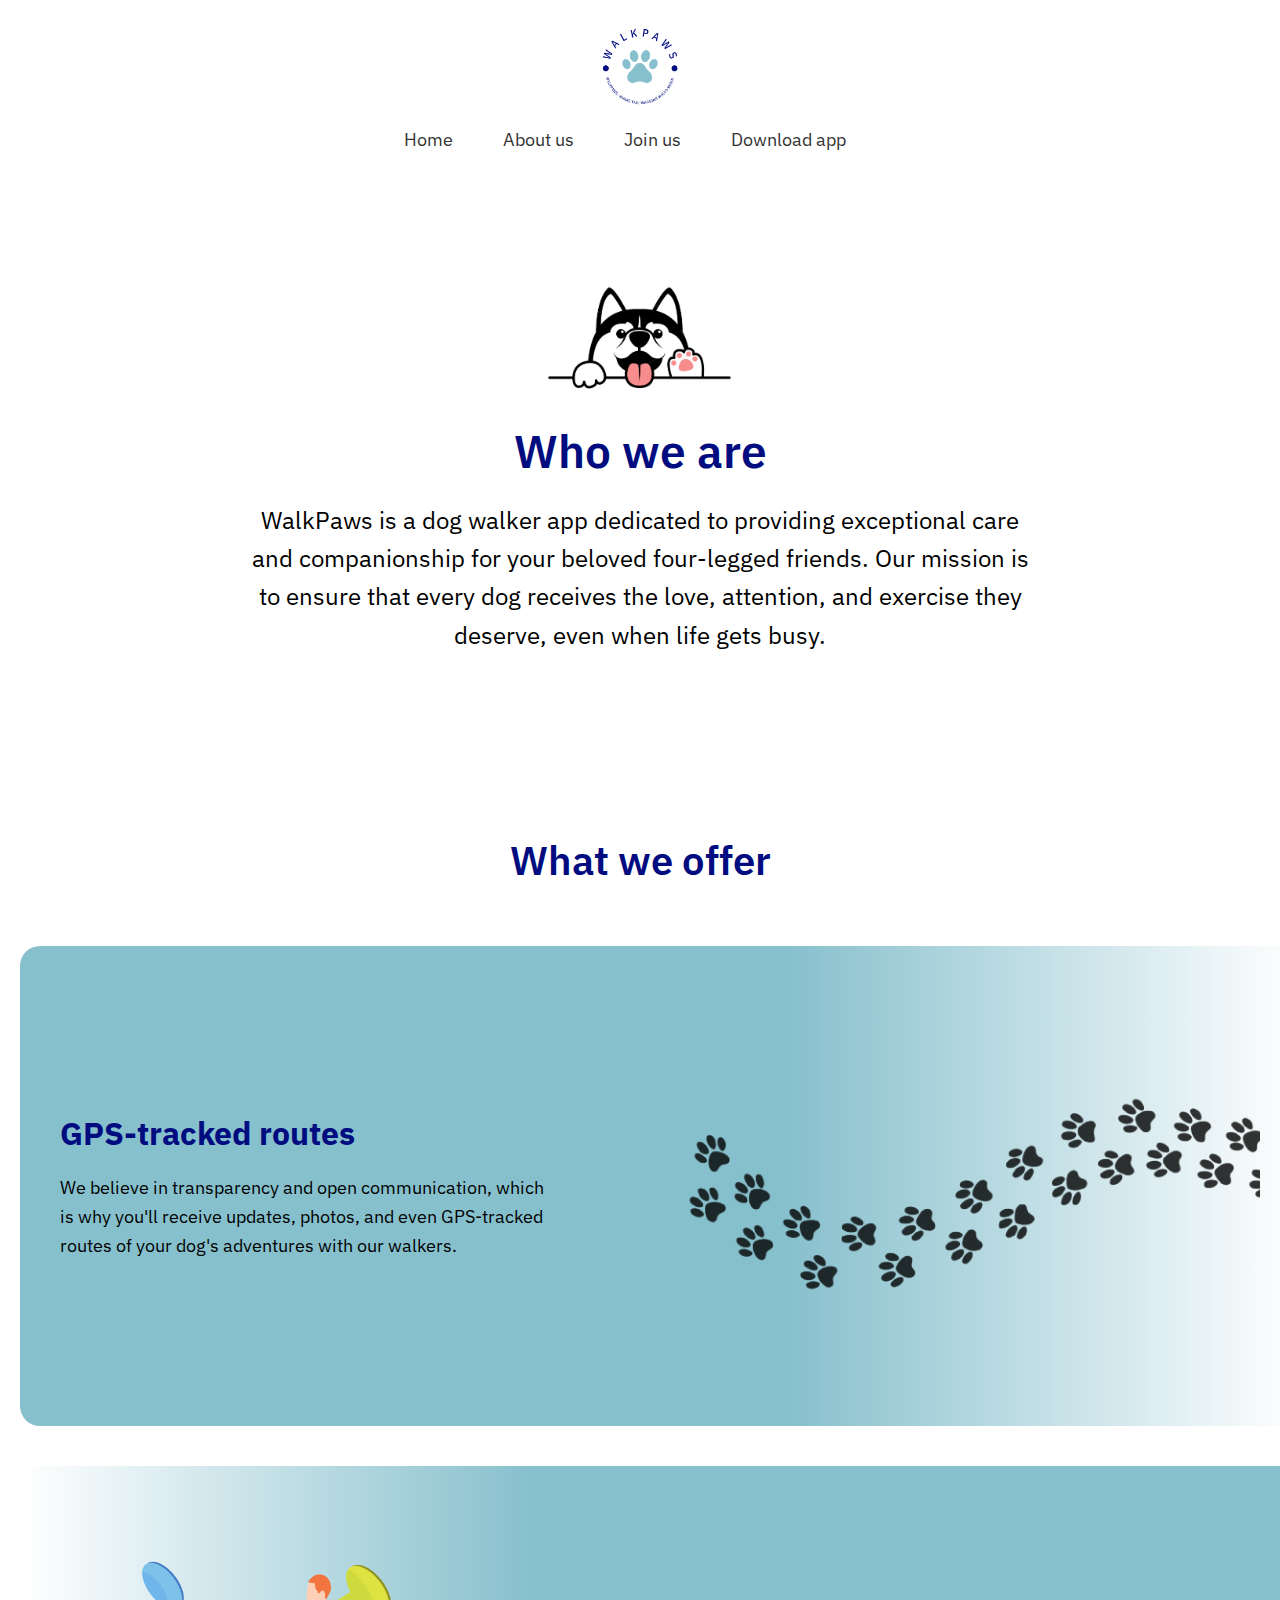
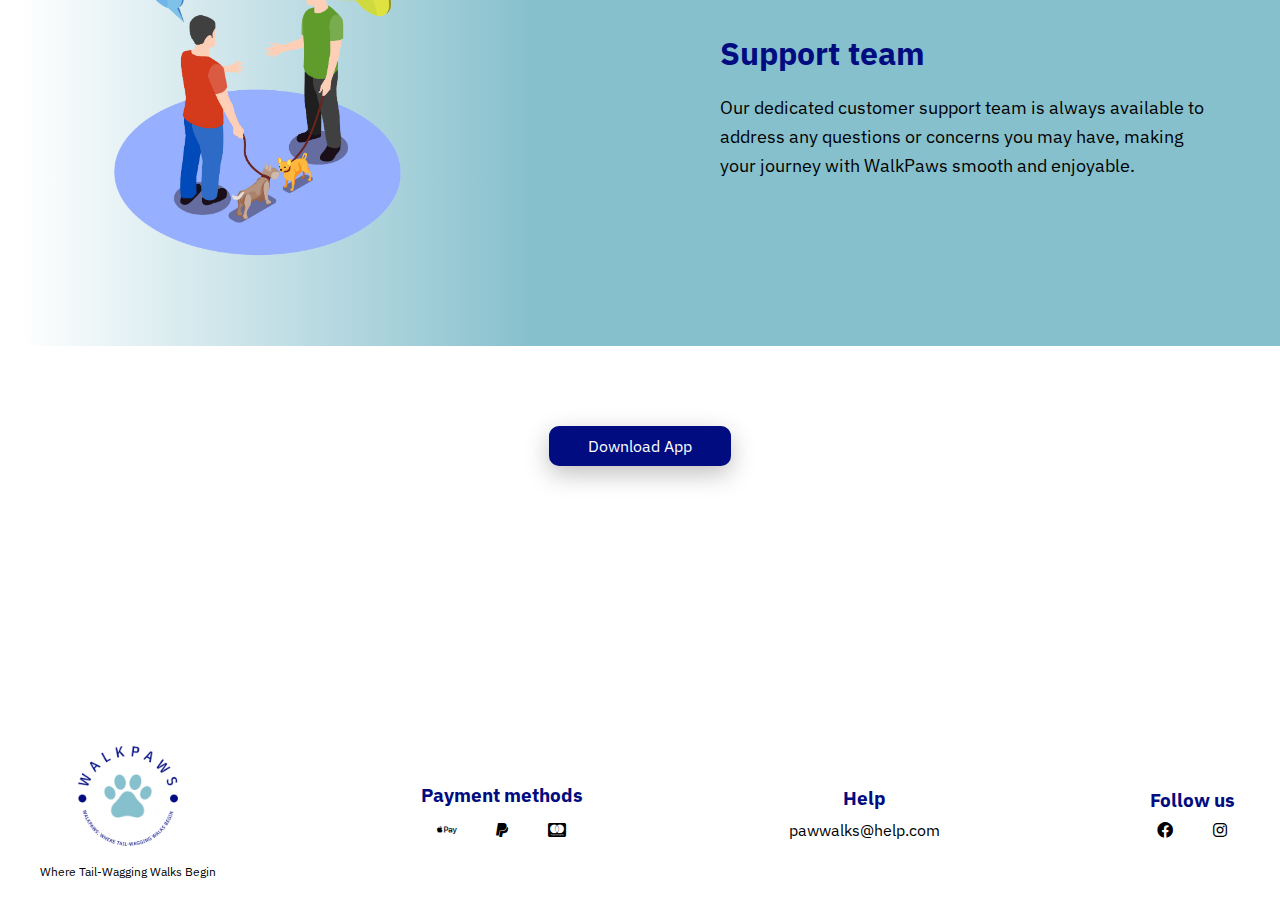
==== aboutus.html @ 5d10381e "transition added on about us section" ====
<!DOCTYPE html>
<html>
    <head>
        <title>About Us - WalkPaws</title>
        <meta name="viewport" content="with=device-width, initial-scale=1.0">
        <!-- Use the same CSS and font links as your main page -->
        <link rel="stylesheet" href="style.css">
        <link rel="preconnect" href="https://fonts.googleapis.com">
        <link rel="preconnect" href="https://fonts.gstatic.com" crossorigin>
        <link href="https://fonts.googleapis.com/css2?family=IBM+Plex+Sans:ital,wght@0,100;0,200;0,300;0,400;0,500;0,600;0,700;1,100;1,200;1,300;1,400;1,500;1,600;1,700&display=swap" rel="stylesheet">
        <link rel="stylesheet" href="https://cdnjs.cloudflare.com/ajax/libs/font-awesome/6.0.0-beta3/css/all.min.css"/>
    </head>
    <body>
       <!-- Header (same as main page) -->
       <header>
        <nav>
            <div class="logo-container">
                <img src="Images/walkpaws-high-resolution-color-logo.png" alt="WalkPaws Logo">
            </div>
            <ul>
                <li><a href="index.html">Home</a></li>
                <li><a href="aboutus.html">About us</a></li>
                <li><a href="#">Join us</a></li>
                <li><a href="#">Download app</a></li>
            </ul>
        </nav>
    </header> 
    <!-- About Us Hero Section -->
    <section class="about-hero-section">
        <div class="about-hero-content">
            <div class="hero-image">
                <img src="Images/aboutusherosection.png" alt="Husky illustration">
            </div>
            <h1>Who we are</h1>
            <p>WalkPaws is a dog walker app dedicated to providing exceptional care and companionship for your beloved four-legged friends. Our mission is to ensure that every dog receives the love, attention, and exercise they deserve, even when life gets busy.</p>
        </div>
    </section>

    <!-- What we offer section -->
    <section class="what-we-offer">
        <h2>What we offer</h2>
        
        <!-- GPS Tracking subsection -->
        <!-- GPS Tracking subsection -->
        <div class="offer-item-right gps-routes">
            <div class="offer-content-left">  <!-- Changed from offer-content-right to offer-content-left -->
                <h3>GPS-tracked routes</h3>
                <p>We believe in transparency and open communication, which is why you'll receive updates, photos, and even GPS-tracked routes of your dog's adventures with our walkers.</p>
            </div>
            <div class="paw-prints">
                <img src="Images/Paw_Print_Path-removebg-preview.png" alt="">
            </div>
        </div>

        <!-- Support Team subsection -->
        <div class="offer-item-left support-team">
            <div class="support-image">
                <img src="Images/support.png" alt="Support team illustration">
            </div>
            <div class="offer-content-left">
                <h3>Support team</h3>
                <p>Our dedicated customer support team is always available to address any questions or concerns you may have, making your journey with WalkPaws smooth and enjoyable.</p>
            </div>
        </div>

        <div class="download-button-container">
            <button class="button-primary">Download App</button>
        </div>
    </section>

    <!-- Footer Section -->
    <footer>
        <div class="footer-container">
            <!-- Logo Section -->
            <div class="footer-logo">
                <img src="Images/walkpaws-high-resolution-logo-color-on-transparent-background.png" alt="Walkpaws Logo">
                <p>Where Tail-Wagging Walks Begin</p>
            </div>
            
            <!-- Payment Methods Section -->
            <div class="footer-payment">
                <h3>Payment methods</h3>
                <div class="footer-payment-icons">
                    <i class="fa-brands fa-apple-pay"></i>
                    <i class="fa-brands fa-paypal"></i>
                    <i class="fa-brands fa-cc-mastercard"></i>
                </div>
            </div>
            
            <!-- Help Section -->
            <div class="footer-help">
                <h3>Help</h3>
                <a href="mailto:pawwalks@help.com">pawwalks@help.com</a>
            </div>
            
            <!-- Social Media Section -->
            <div class="footer-social">
                <h3>Follow us</h3>
                <div class="footer-social-icons">
                <i class="fa-brands fa-facebook"></i>
                <i class="fa-brands fa-instagram"></i>
                </div>
            </div>
        </div>
    </footer>
   
    <script>
        const observer = new IntersectionObserver((entries) => {
            entries.forEach(entry => {
                if (entry.isIntersecting) {
                    entry.target.classList.add('appear');
                }
            });
        }, {
            threshold: 0.1 // This means the animation will trigger when 10% of the element is visible
        });
        
        // Observe all elements with class offer-item-right
        document.querySelectorAll('.offer-item-right').forEach((element) => {
            observer.observe(element);
        });
    </script>
    </body>
---- style.css ----
* {
    margin: 0;
    padding: 0;
    font-family: 'IBM Plex sans';
}


* h1 {
    font-size: 64px;
    color: #010C80;
    font-family: 'IBM Plex' sans;
    font-weight: 600;
}

* h2 {
    font-size: 46px;
    color: #010C80;
    font-weight: 600;
}

* p {
    font-size: 24px;
    color: #000;
    margin-top: 8px;
    font-weight: 400;
}

.hero-section {
    display: flex;
    align-items: center;
    justify-content: space-between;
    padding: 80px;
    background-color: #fff;
    padding-top: 20px;
}

.left-column {
    flex: 1;
    padding-right: 20px;
}

.left-column p {
    font-weight: 400;
}

.right-column {
    flex: 1;
    text-align: right;
}

.right-column img {
    max-width: 100%;
    height: auto;
}

.button-primary {
    width: fit-content;
    height: fit-content;
    padding: 10px 39px;
    background-color: #010C80;
    color: #fff;
    border-radius: 10px;
    border: none;
    cursor: pointer;
    font-size: 16px;
    margin-top: 40px;
    transition: background-color 0.3s, color 0.3s
        /*, transform 0.3s*/
    ;
    box-shadow: 0 8px 24px rgba(0, 0, 0, 0.25);
}

.button-primary:hover {
    background-color: #87C0CD;
    color: #000;
    /* transform: scale(1.1);*/
}

.button-secondary {
    display: inline-block;
    text-decoration: none;
    width: fit-content;
    height: fit-content;
    padding: 10px 39px;
    background-color: #fff;
    color: #000;
    border-radius: 10px;
    border: 0.5px solid #000;
    cursor: pointer;
    font-size: 16px;
    margin-top: 40px;
    transition: background-color 0.3s, color 0.3s
        /*, transform 0.3s*/
    ;
    box-shadow: 0 8px 24px rgba(0, 0, 0, 0.25);
    margin-left: 20px;
}

.button-secondary:hover {
    background-color: #87C0CD;
    color: #000;
    border: none;
    /* transform: scale(1.1);*/
}

header {
    background-color: #fff;
    padding: 20px 0;
    box-shadow: 0 2px 4px rgba(0, 0, 0, 0.1);
    text-align: center;
    padding-top: 0;
}

.logo-container {
    display: flex;
    flex-direction: column;
    align-items: center;
    margin-bottom: 5px;
}

.logo-container img {
    width: 150px;
    height: auto;
    align-items: center;
}



nav {
    margin-top: 10px;
}

nav ul {
    list-style: none;
    padding: 0;
    display: flex;
    justify-content: center;
    gap: 20px;
}

nav ul li {
    display: inline;
    padding-right: 30px;
}

nav ul li a {
    text-decoration: none;
    color: #333;
    font-weight: 400;
    position: relative;
    padding-bottom: 5px;
    font-size: 18px;
}

nav ul li a::after {
    content: '';
    position: absolute;
    left: 0;
    bottom: 0;
    width: 0;
    height: 2px;  /* Thickness of the underline */
    background-color: #87C0CD;  /* Color of the underline */
    transition: width 0.3s ease-out;   /* Transition effect for the underline */
}

nav ul li a:hover::after {
    width: 100%;
    /* Expands the underline from left to right */
}

/* How it works section */

.cards-section {
    text-align: center;
    padding: 80px 20px;
    background-color: #fff;
}

.cards-section h2 {
    font-size: 40px;
    color: #010C80;
    margin-bottom: 60px;
    text-align: center;
}

.cards-container {
    display: flex;
    justify-content: space-around;
    gap: 20px;
    flex-wrap: wrap;
    /* Allows the cards to wrap on smaller screens */
}

.card-explanation {
    background-color: #fff;
    border-radius: 10px;
    padding: 30px;
    max-width: 200px;
    text-align: center;
    transition: transform 0.3s ease;
    box-shadow: 0 8px 24px rgba(0, 0, 0, 0.25);
}

.card-explanation:hover {
    transform: translateY(-10px);
}

.icon {
    background-color: #010C80;
    width: 50px;
    height: 50px;
    border-radius: 50%;
    display: flex;
    align-items: center;
    justify-content: center;
    margin: 0 auto 20px auto;
    margin-top: -55px;
}

.icon img {
    width: 50px;
    height: auto;
}

.card-explanation h3 {
    font-size: 24px;
    color: #000;
    margin-bottom: 15px;
    font-weight: 600;
}

.card-explanation p {
    font-size: 18px;
    color: #000;
    font-weight: 300;
}

/* Join us section*/
.join-us-section {
    padding: 80px 20px;
    background-color: #fff;
}

.join-us-container {
    display: flex;
    align-items: center;
    justify-content: space-between;
    max-width: 1200px;
    margin: 0 auto;
}

.join-us-image {
    flex: 1;
    padding-right: 20px; /* Space between the image and the text */
}

.join-us-image img {
    width: 100%;
    height: auto;
    max-width: 400px; /* You can adjust the max-width as needed */
}

.join-us-text {
    flex: 1;
    padding: 20px;
}

.join-us-text h2 {
    font-size: 40px;
    margin-bottom: 20px;
}


/* Swiper section styles */

.swiper-section {
    position: relative;
    padding: 80px 0;
    background: #87C0CD;
    display: flex;
    align-items: center;
    justify-content: center;
    overflow: hidden;
}

.swiper {
    width: 100%;
    max-width: 1200px;
    position: relative;
    padding: 0 60px; /* Space for navigation arrows */
}

.swiper-wrapper {
    display: flex;
    align-items: stretch; /* Ensure all slides are same height */
}

.swiper-slide {
    height: auto; /* Allow natural height */
    display: flex;
    width: calc((100% - 60px) / 3) !important; /* Exact third width accounting for gaps */
}

.card {
    position: relative;
    background: #fff;
    border-radius: 20px;
    min-height: 400px;
    height: auto;
    max-height: 450px;
    margin: 20px 15px 0px 20px;
    width: 100%; /* Fill slide width */
    display: flex;
    flex-direction: column;
    padding: 30px;
    box-shadow: 0 5px 10px rgba(0, 0, 0, 0.1);
    margin: 0; /* Remove any margins */
}

.card-content {
    display: flex;
    flex-direction: column;
    align-items: center;
    height: 100%;
    width: 100%;
}

.image {
    width: 140px;
    height: 140px;
    border-radius: 50%;
    overflow: hidden;
    margin-bottom: 20px;
}

.image img {
    width: 100%;
    height: 100%;
    object-fit: cover;
}

.name-profession {
    margin: 15px 0;
    text-align: center;
}

.name {
    font-size: 20px;
    font-weight: 600;
    color: #000;
}

.review-text {
    flex-grow: 1;
    display: flex;
    align-items: center;
    text-align: center;
    padding: 0 10px;
}

.review-text p {
    font-size: 16px;
    line-height: 1.5;
    margin: 0;
}

.logo-bottom{
    /* Container styles */
    display: flex;
    justify-content: center;
    align-items: center;
    margin-top: 20px;
}

.logo-bottom img {
    width: 40px;
    height: 40px;
    object-fit: contain; /* This ensures the image maintains its aspect ratio */
}

/* Navigation arrows */
.swiper-button-next,
.swiper-button-prev {
    width: 40px;
    height: 40px;
    background: white;
    border-radius: 50%;
    box-shadow: 0 2px 6px rgba(0, 0, 0, 0.1);
    position: absolute;
    top: 50%;
    transform: translateY(-50%);
    color: #010C80;
    transition: all 0.3s ease;
}

.swiper-button-prev {
    left: -80px;
}

.swiper-button-next {
    right: -80px;
}

.swiper-button-next:after,
.swiper-button-prev:after {
    font-size: 18px;
    font-weight: bold;
}

.swiper-button-next:hover,
.swiper-button-prev:hover {
    background: #010C80;
    color: white;
}

/* Pagination */
.swiper-pagination {
    position: relative;
    margin-top: 20px;
}

.swiper-pagination-bullet {
    width: 26px;
    height: 7px;
    border-radius: 25px;
    background: #010C80;
    opacity: 0.5;
}

.swiper-pagination-bullet-active {
    opacity: 1;
}

/* Responsive adjustments */
@media (max-width: 1024px) {
    .swiper {
        max-width: 800px;
    }
}

@media (max-width: 768px) {
    .swiper {
        max-width: 600px;
    }
}

/* Footer section*/

footer {
    background-color: #fff;
    padding: 20px;
    color: #000;
}

.footer-container {
    display: flex;
    justify-content: space-between;
    align-items: center;
    max-width: 1200px;
    margin: 0 auto;
    text-align: center;
}

.footer-logo {
    display: flex;
    flex-direction: column;
    align-items: center;
}

.footer-logo img {
    width: 100px;
    margin-bottom: 10px;
}

.footer-logo p {
    font-size: 12px;
}

.footer-payment,
.footer-help,
.footer-social {
    display: flex;
    flex-direction: column;
    align-items: center;
}

.footer-payment h3,
.footer-help h3,
.footer-social h3 {
    margin-bottom: 10px;
    color: #010C80;
}

.footer-payment i,
.footer-social i {
    width: 30px;
    margin: 5px;
}
.footer-payment-icons {
    display: flex;
    justify-content: center;
    gap: 15px; /* Adds space between the payment icons */
}

.footer-social i {
    margin: 0 5px;
}

.footer-social-icons{
    display: flex;
    justify-content: center;
    gap: 15px;
}

.footer-help a {
    color: black;
    text-decoration: none;
}

.footer-help a:hover {
    text-decoration: underline;
}


/* About Us Page Hero Section */
.about-hero-section {
    padding: 100px 20px;
    background-color: #fff;
    text-align: center;
}

.about-hero-content {
    max-width: 900px;
    margin: 0 auto;
    display: flex;
    flex-direction: column;
    align-items: center;
}

.hero-image {
    width: 200px;
    height: auto;
    margin-bottom: 0;
}

.hero-image img {
    width: 100%;
    height: auto;
}

.about-hero-content h1 {
    color: #010C80;
    font-size: 46px;
    font-weight: 600;
    margin: 0 0;
}

.about-hero-content p {
    font-size: 24px;
    line-height: 1.6;
    color: #000;
    max-width: 800px;
    margin: 20px auto;
    text-align: center;
}

/* What we offer section */
.what-we-offer {
    padding: 60px 20px;
    background-color: #fff;
    max-width: 1400px;  /* Add max-width to match other sections */
    margin: 0 auto;     /* Center the section */
}

.what-we-offer h2 {
    color: #010C80;
    font-size: 40px;
    text-align: center;
    margin-bottom: 60px;
}

/* Common styles for both sections */
.offer-item-right, 
.offer-item-left {
    display: flex;
    justify-content: space-between;
    align-items: center;
    margin-bottom: 40px;
    padding: 40px;
    border-radius: 20px;
    width: 100%;
    max-width: 1200px;  /* Fixed maximum width */
    height: 400px;      /* Fixed height for both */
    margin: 0 auto 40px;
}

.offer-item-right {
    background: linear-gradient(to right, #87C0CD 60%, #ffffff);
    animation: slideIn 1s ease-out forwards;
}

@keyframes slideIn {
    from {
        opacity: 0;
        transform: translateX(-100%);
    }
    to {
        opacity: 1;
        transform: translateX(0);
    }
}

.offer-item-left {
    background: linear-gradient(to left, #87C0CD 60%, #ffffff);
    animation: slideInRight 1s ease-out forwards;
}

@keyframes slideInRight {
    from {
        opacity: 0;
        transform: translateX(100%);
    }
    to {
        opacity: 1;
        transform: translateX(0);
    }
}


/* Content styling */
.offer-content-left {
    max-width: 500px;
    text-align: left;
    padding-right: 40px;
}

/* Paw prints image */
.paw-prints {
    flex-shrink: 0;
    width: 600px;  /* Fixed width */
    height: auto;
}

.paw-prints img {
    width: 100%;
    height: auto;
    object-fit: contain;  /* Keep image proportions */
    opacity: 0.8;
    transform: scaleX(-1);  /* This will flip the image horizontally */
}

/* Support team image */
.support-image {
    flex-shrink: 0;
    width: 400px;  /* Match the paw prints width */
    height: auto;
}

.support-image img {
    width: 100%;
    height: auto;
    object-fit: contain;
}

/* Common text styles */
.offer-item-right h3,
.offer-item-left h3 {
    color: #010C80;
    font-size: 32px;
    margin-bottom: 20px;
}

.offer-item-right p,
.offer-item-left p {
    font-size: 18px;
    line-height: 1.6;
}

/* Download button container */
.download-button-container {
    text-align: center;
    margin-top: 40px;
    margin-bottom: 200px;
    animation: fadeIn 1s ease-out forwards;
    animation-delay: 0.5s;
}

@keyframes fadeIn {
    from {
        opacity: 0;
        transform: translateY(20px);
    }
    to {
        opacity: 1;
        transform: translateY(0);
    }
}

/* Responsive design */
@media (max-width: 1024px) {
    .paw-prints {
        width: 400px;
        height: 266px;
    }
}

@media (max-width: 768px) {
    .offer-item-right,
    .offer-item-left {
        flex-direction: column;
        text-align: center;
        padding: 20px;
    }

    .offer-content-left {
        max-width: 100%;
        text-align: center;
        padding: 0;
        margin-bottom: 20px;
    }

    .paw-prints {
        width: 100%;
        height: auto;
        margin: 20px 0;
    }

    .support-image {
        width: 200px;
        margin: 20px 0;
    }
}
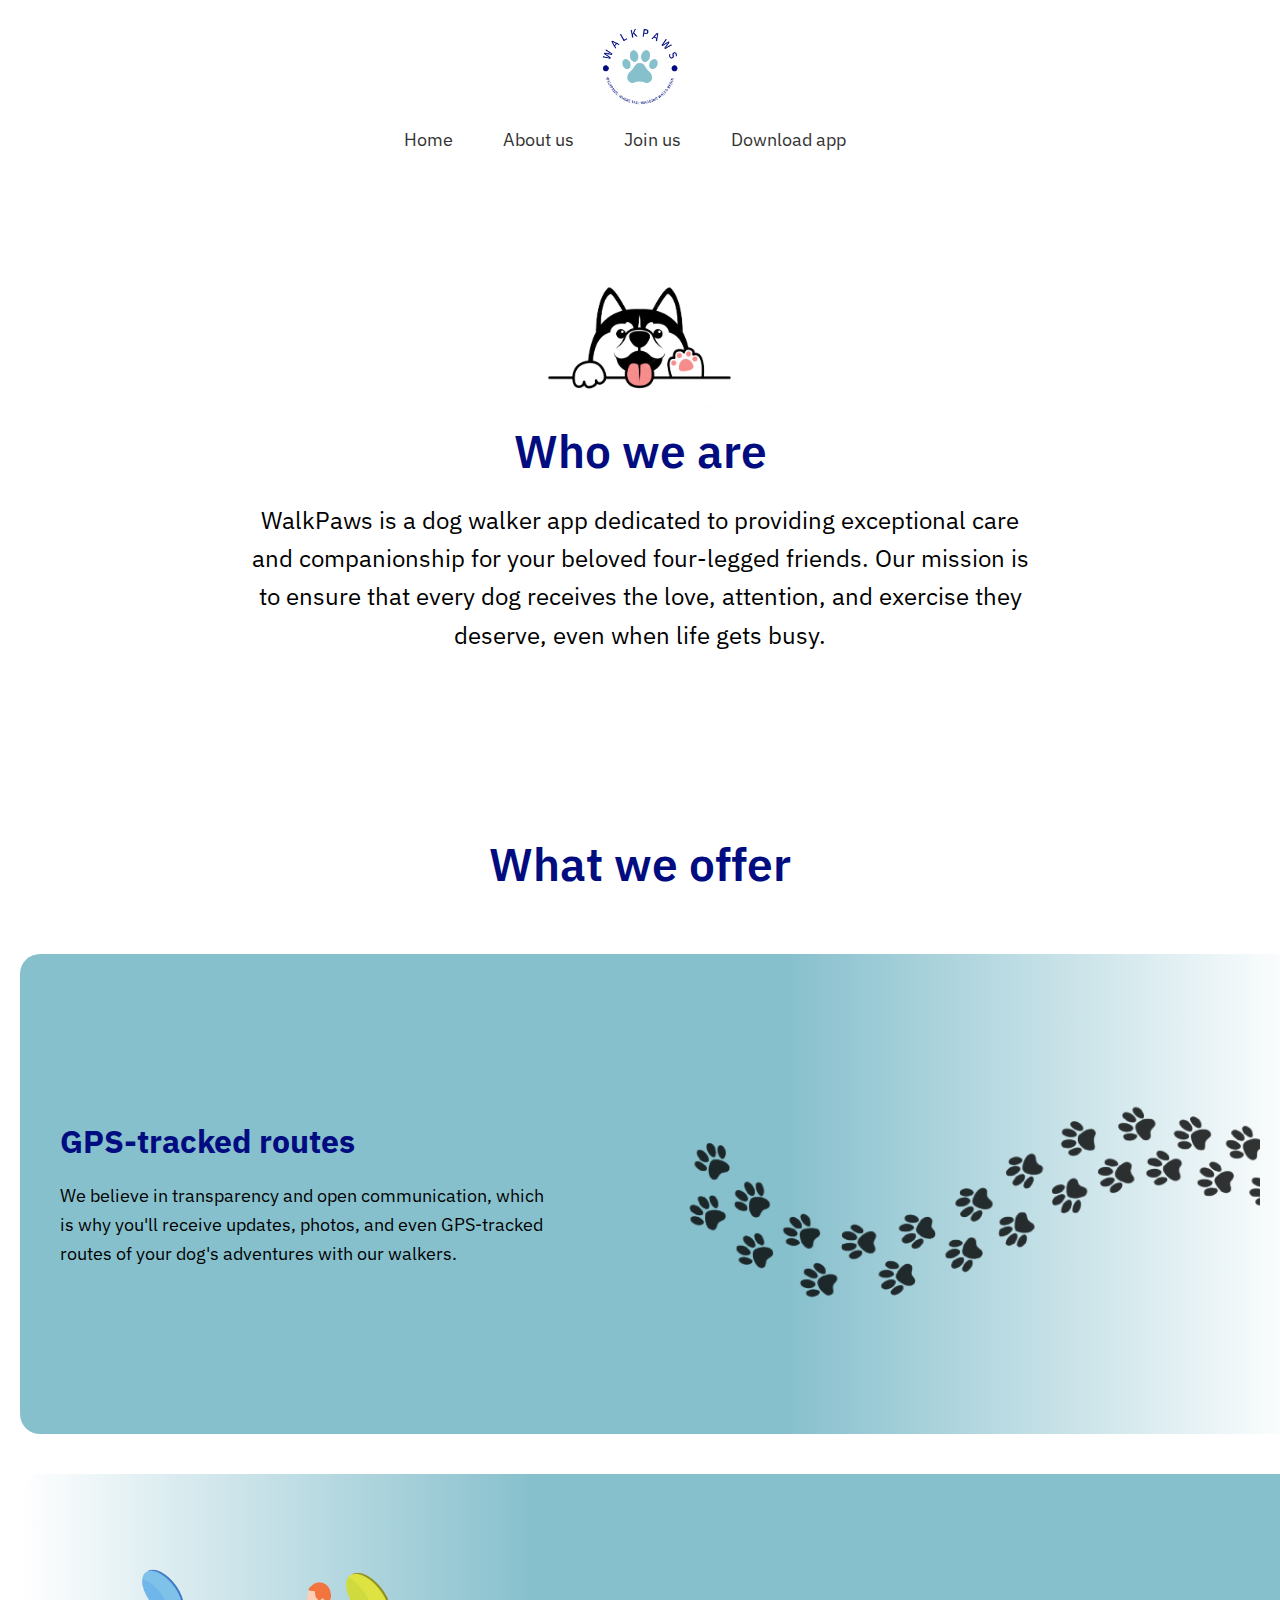
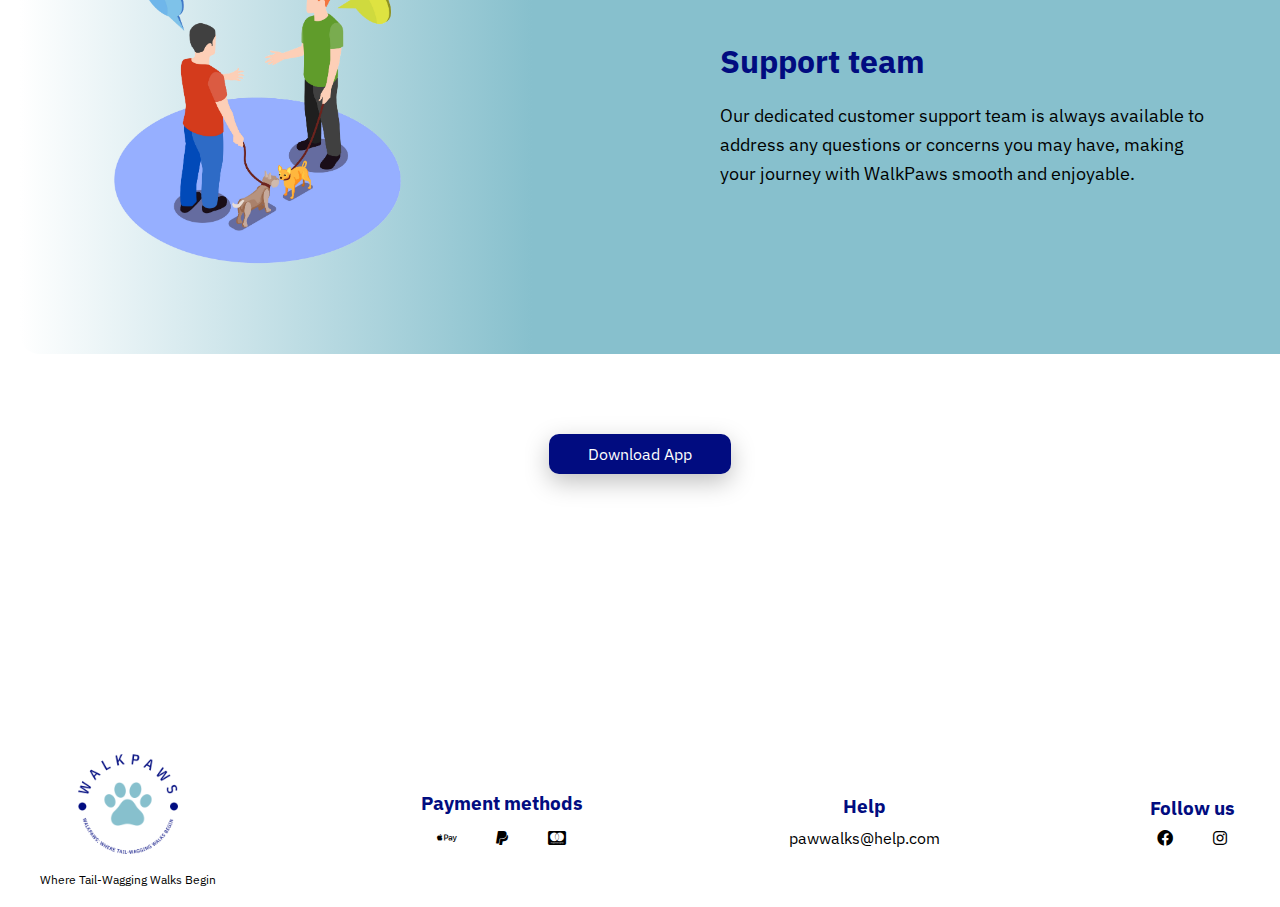
==== commit 71cc845a: "Join us page completed. Img added to hero section" ====
--- a/aboutus.html
+++ b/aboutus.html
@@ -20,7 +20,7 @@
             <ul>
                 <li><a href="index.html">Home</a></li>
                 <li><a href="aboutus.html">About us</a></li>
-                <li><a href="#">Join us</a></li>
+                <li><a href="joinus.html">Join us</a></li>
                 <li><a href="#">Download app</a></li>
             </ul>
         </nav>
@@ -31,7 +31,7 @@
             <div class="hero-image">
                 <img src="Images/aboutusherosection.png" alt="Husky illustration">
             </div>
-            <h1>Who we are</h1>
+            <h2>Who we are</h2>
             <p>WalkPaws is a dog walker app dedicated to providing exceptional care and companionship for your beloved four-legged friends. Our mission is to ensure that every dog receives the love, attention, and exercise they deserve, even when life gets busy.</p>
         </div>
     </section>
--- a/style.css
+++ b/style.css
@@ -106,7 +106,6 @@
 header {
     background-color: #fff;
     padding: 20px 0;
-    box-shadow: 0 2px 4px rgba(0, 0, 0, 0.1);
     text-align: center;
     padding-top: 0;
 }
@@ -548,7 +547,7 @@
     height: auto;
 }
 
-.about-hero-content h1 {
+.about-hero-content h2 {
     color: #010C80;
     font-size: 46px;
     font-weight: 600;
@@ -574,7 +573,7 @@
 
 .what-we-offer h2 {
     color: #010C80;
-    font-size: 40px;
+    font-size: 46px;
     text-align: center;
     margin-bottom: 60px;
 }
@@ -729,4 +728,174 @@
         width: 200px;
         margin: 20px 0;
     }
+}
+
+/* Join us page*/
+
+.join-hero-section {
+    padding: 150px 20px;
+    background-color: #fff;
+    position: relative;
+    max-width: 1200px;
+    margin: 0 auto;
+    overflow: hidden;
+}
+
+.join-hero-content {
+    max-width: 800px;
+    margin: 0 auto;
+    text-align: center;
+    position: relative;
+    z-index: 2;  /* Keep content above image */
+}
+
+.join-hero-content h2 {
+    color: #010C80;
+    font-size: 46px;
+    font-weight: 600;
+    margin: 0 0;
+}
+
+.join-hero-content p {
+    font-size: 24px;
+    line-height: 1.6;
+    color: #000;
+    max-width: 800px;
+    margin: 20px auto;
+    text-align: center;
+}
+
+.join-hero-image {
+    position: absolute;
+    right: -20px;  /* Adjust this value to position the image */
+    top: 50%;
+    transform: translateY(-50%);
+    width: 500px;  /* Adjust size as needed */
+    z-index: 1;
+    opacity: 0.3;  /* Make image semi-transparent */
+}
+
+.join-hero-image img {
+    width: 100%;
+    height: auto;
+    object-fit: contain;
+}
+
+/* Responsive design */
+@media (max-width: 1024px) {
+    .join-hero-image {
+        width: 500px;
+        right: -50px;
+    }
+}
+
+@media (max-width: 768px) {
+    .join-hero-image {
+        display: none;  /* Hide image on mobile */
+    }
+    
+    .join-hero-content {
+        padding: 0 20px;
+    }
+}
+
+/* Form Section Styles */
+.form-section {
+    padding: 60px 20px;
+    max-width: 1200px;
+    margin: 0 auto;
+}
+
+.form-intro {
+    text-align: center;
+    margin-bottom: 50px;
+}
+
+.form-intro h2 {
+    color: #010C80;
+    font-size: 46px;
+    margin-bottom: 20px;
+}
+
+.form-intro p {
+    max-width: 900px;
+    margin: 0 auto;
+    line-height: 1.6;
+    font-size: 24px;
+}
+
+.form-container {
+    max-width: 600px;
+    margin: 0 auto;
+    padding: 30px;
+    background: white;
+    border-radius: 20px;
+    box-shadow: 0 8px 24px rgba(0, 0, 0, 0.1);
+    margin-bottom: 200px;
+}
+
+.form-group {
+    position: relative;
+    margin-bottom: 30px;
+}
+
+.form-group input,
+.form-group textarea {
+    width: 100%;
+    padding: 10px 0;
+    font-size: 16px;
+    color: #000;
+    border: none;
+    border-bottom: 2px solid #87C0CD;
+    outline: none;
+    background: transparent;
+    transition: 0.3s;
+}
+
+.form-group label {
+    position: absolute;
+    top: 0;
+    left: 0;
+    padding: 10px 0;
+    font-size: 16px;
+    color: #666;
+    pointer-events: none;
+    transition: 0.3s;
+}
+
+/* Label animation when input is focused or has content */
+.form-group input:focus ~ label,
+.form-group input:valid ~ label,
+.form-group textarea:focus ~ label,
+.form-group textarea:valid ~ label {
+    top: -20px;
+    font-size: 14px;
+    color: #010C80;
+}
+
+.form-group input:focus,
+.form-group textarea:focus {
+    border-bottom: 2px solid #010C80;
+}
+
+.form-group textarea {
+    height: 100px;
+    resize: none;
+}
+
+/* Submit button styles - using your existing button-primary class with some modifications */
+.form-container .button-primary {
+    width: 100%;
+    margin-top: 20px;
+}
+
+/* Responsive design */
+@media (max-width: 768px) {
+    .form-container {
+        padding: 20px;
+    }
+
+    .form-intro p {
+        font-size: 16px;
+    }
 }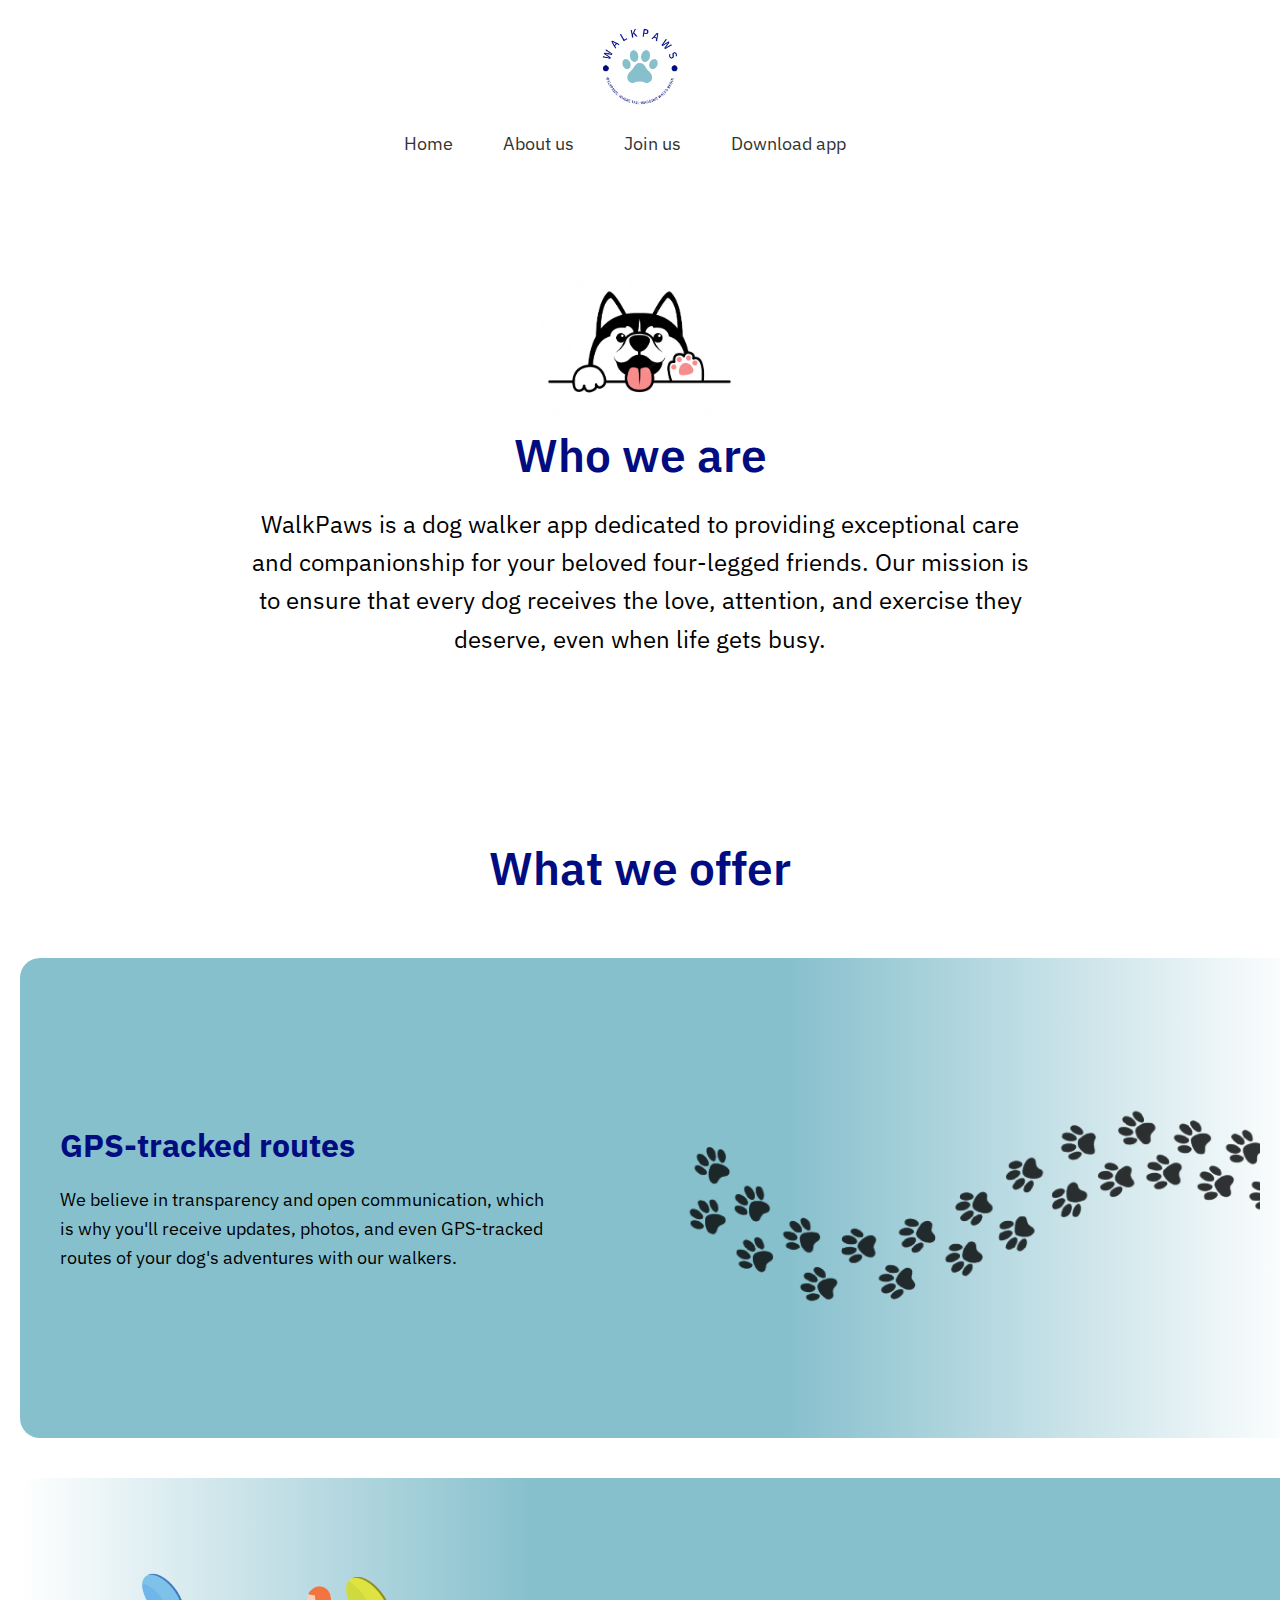
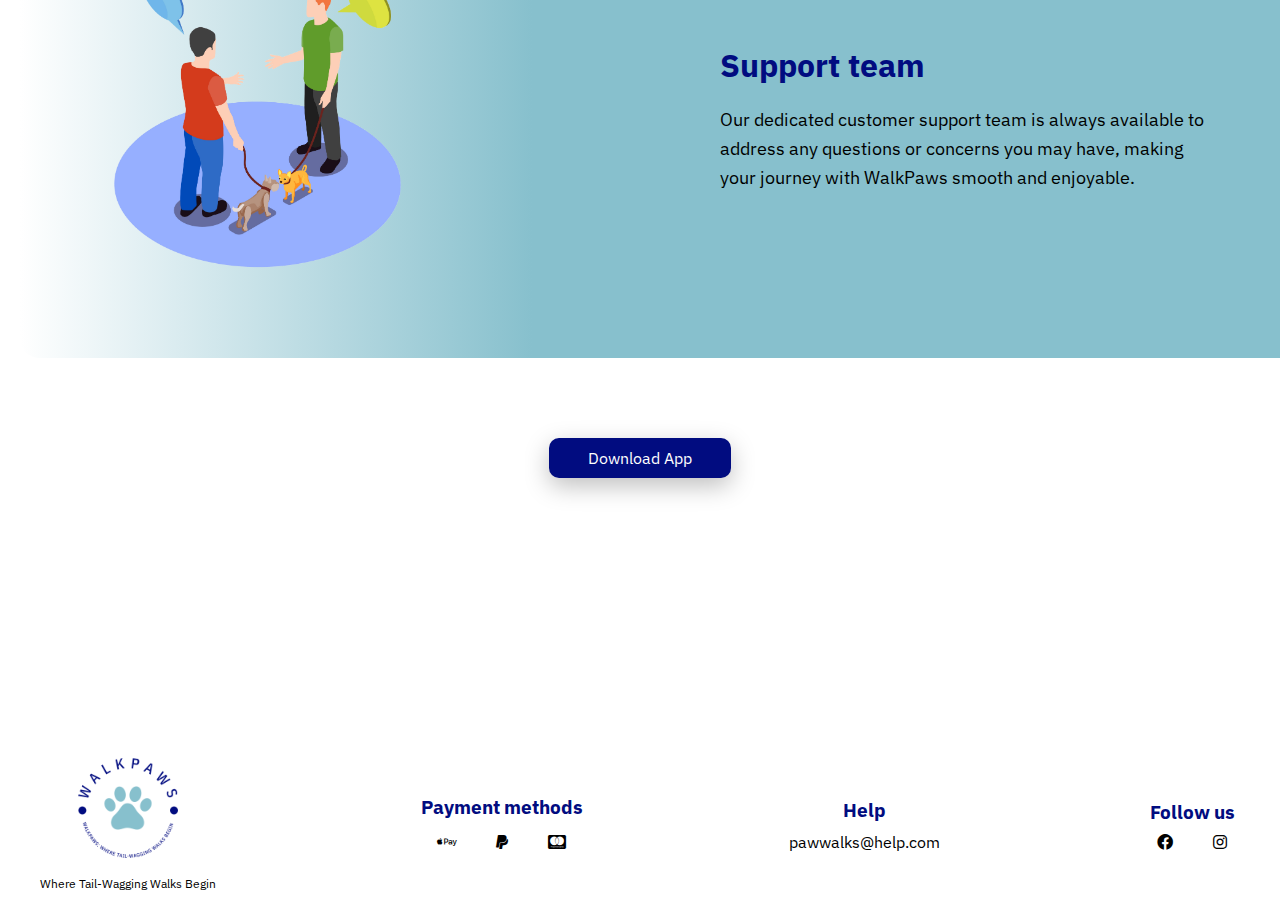
==== commit e041e224: "review paragraph added" ====
--- a/aboutus.html
+++ b/aboutus.html
@@ -15,7 +15,9 @@
        <header>
         <nav>
             <div class="logo-container">
-                <img src="Images/walkpaws-high-resolution-color-logo.png" alt="WalkPaws Logo">
+                <a href="index.html">
+                    <img src="Images/walkpaws-high-resolution-color-logo.png" alt="WalkPaws Logo">
+                </a>
             </div>
             <ul>
                 <li><a href="index.html">Home</a></li>
@@ -24,7 +26,8 @@
                 <li><a href="#">Download app</a></li>
             </ul>
         </nav>
-    </header> 
+        
+        </header> 
     <!-- About Us Hero Section -->
     <section class="about-hero-section">
         <div class="about-hero-content">
--- a/style.css
+++ b/style.css
@@ -269,35 +269,47 @@
     margin-bottom: 20px;
 }
 
+/* Review Section Text */ 
+.review-section{
+    padding: 80px 20px 20px 40px;
+    display: flex;
+    align-items: center;
+    background: #cfe7ed;
+}
+
+.review-paragraph h2{
+    align-items: center;
+    text-align: center;
+    margin-bottom: 20px;
+}
+
+.review-paragraph p{
+    font-size: 24px;
+    text-align: center;
+}
+
+.review-container{
+    display: flex;
+    align-items: center;
+    max-width: 1200px;
+    margin: 0 auto;
+}
 
 /* Swiper section styles */
-
-.swiper-section {
+.carousel-section{
+    display: flex;
+}
+.owl-carousel {
     position: relative;
-    padding: 80px 0;
-    background: #87C0CD;
-    display: flex;
-    align-items: center;
-    justify-content: center;
+    background: #cfe7ed;
     overflow: hidden;
-}
-
-.swiper {
-    width: 100%;
-    max-width: 1200px;
-    position: relative;
-    padding: 0 60px; /* Space for navigation arrows */
-}
-
-.swiper-wrapper {
-    display: flex;
-    align-items: stretch; /* Ensure all slides are same height */
-}
-
-.swiper-slide {
-    height: auto; /* Allow natural height */
-    display: flex;
-    width: calc((100% - 60px) / 3) !important; /* Exact third width accounting for gaps */
+    display: flex;
+    padding: 80px 150px;
+    padding-top: 20px;
+}
+
+.carousel-slide {
+    height: auto;
 }
 
 .card {
@@ -305,15 +317,13 @@
     background: #fff;
     border-radius: 20px;
     min-height: 400px;
-    height: auto;
     max-height: 450px;
-    margin: 20px 15px 0px 20px;
-    width: 100%; /* Fill slide width */
+    margin: 20px 10px; /* Consistent left and right margin */
+    /* width: 100%; /* Fill slide width */
     display: flex;
     flex-direction: column;
     padding: 30px;
     box-shadow: 0 5px 10px rgba(0, 0, 0, 0.1);
-    margin: 0; /* Remove any margins */
 }
 
 .card-content {
@@ -339,7 +349,7 @@
 }
 
 .name-profession {
-    margin: 15px 0;
+    margin: 5px 0;
     text-align: center;
 }
 
@@ -347,6 +357,11 @@
     font-size: 20px;
     font-weight: 600;
     color: #000;
+}
+
+.rating {
+    color: orange;
+    padding-bottom: 15px;
 }
 
 .review-text {
@@ -363,8 +378,7 @@
     margin: 0;
 }
 
-.logo-bottom{
-    /* Container styles */
+.logo-bottom {
     display: flex;
     justify-content: center;
     align-items: center;
@@ -374,74 +388,50 @@
 .logo-bottom img {
     width: 40px;
     height: 40px;
-    object-fit: contain; /* This ensures the image maintains its aspect ratio */
-}
-
-/* Navigation arrows */
-.swiper-button-next,
-.swiper-button-prev {
-    width: 40px;
-    height: 40px;
-    background: white;
-    border-radius: 50%;
-    box-shadow: 0 2px 6px rgba(0, 0, 0, 0.1);
-    position: absolute;
-    top: 50%;
-    transform: translateY(-50%);
-    color: #010C80;
-    transition: all 0.3s ease;
-}
-
-.swiper-button-prev {
-    left: -80px;
-}
-
-.swiper-button-next {
-    right: -80px;
-}
-
-.swiper-button-next:after,
-.swiper-button-prev:after {
-    font-size: 18px;
-    font-weight: bold;
-}
-
-.swiper-button-next:hover,
-.swiper-button-prev:hover {
-    background: #010C80;
-    color: white;
-}
-
-/* Pagination */
-.swiper-pagination {
-    position: relative;
-    margin-top: 20px;
-}
-
-.swiper-pagination-bullet {
-    width: 26px;
-    height: 7px;
-    border-radius: 25px;
-    background: #010C80;
-    opacity: 0.5;
-}
-
-.swiper-pagination-bullet-active {
-    opacity: 1;
-}
-
-/* Responsive adjustments */
-@media (max-width: 1024px) {
-    .swiper {
-        max-width: 800px;
-    }
-}
-
-@media (max-width: 768px) {
-    .swiper {
-        max-width: 600px;
-    }
-}
+    object-fit: contain;
+}
+
+/*Arrows style */
+.nav-button {
+    color: #fff; /* Customize text color */
+    border-radius: 100%; /* Optional: Add rounded corners */
+    padding: 10px 18px 10px 15px; /* Add padding for the buttons */
+    cursor: pointer; /* Change cursor on hover */
+    transition: 0.3s ease;
+}
+
+.nav-button:hover {
+    color: #fff; /* Customize text color */
+    border-radius: 100%; /* Optional: Add rounded corners */
+    cursor: pointer; /* Change cursor on hover */
+    border: #87C0CD solid 3px;
+    padding: 10px 18px 10px 15px;
+    background-color: #87C0CD;
+}
+
+.owl-nav .nav-button {
+    position: absolute; /* Positioning */
+    top: 50%; /* Center vertically */
+    transform: translateY(-50%); /* Adjust for exact center */
+    z-index: 10; /* Ensure they are above other elements */
+}
+
+.owl-nav .prev {
+    left: 80px; /* Position the left button */
+    font-size: 30px;
+    font-weight: 600;
+    text-align: center;
+    padding: 10px 18px 10px 15px; /* Add padding for the buttons */
+}
+
+.owl-nav .next {
+    right: 80px; /* Position the right button */
+    font-size: 30px;
+    font-weight: 600;
+    text-align: center;
+    padding: 10px 15px 10px 18px; /* Add padding for the buttons */
+}
+
 
 /* Footer section*/
 
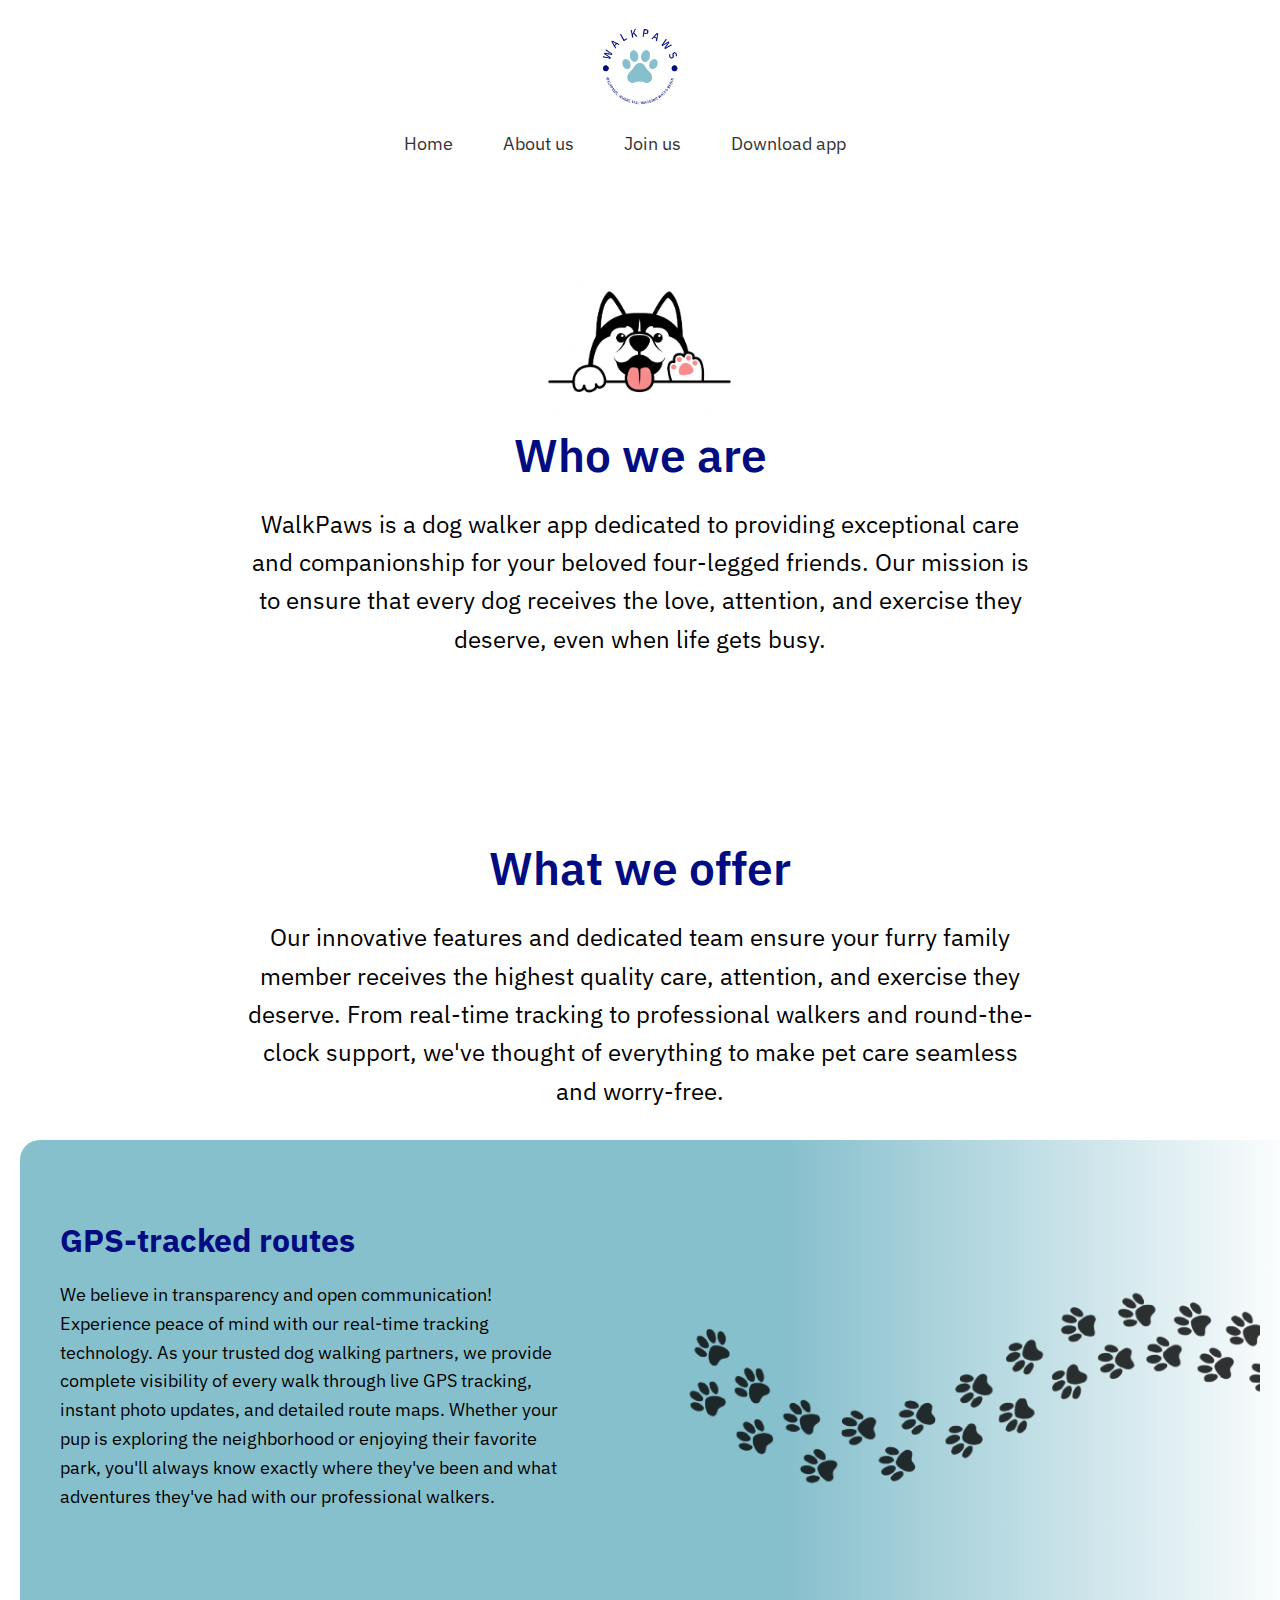
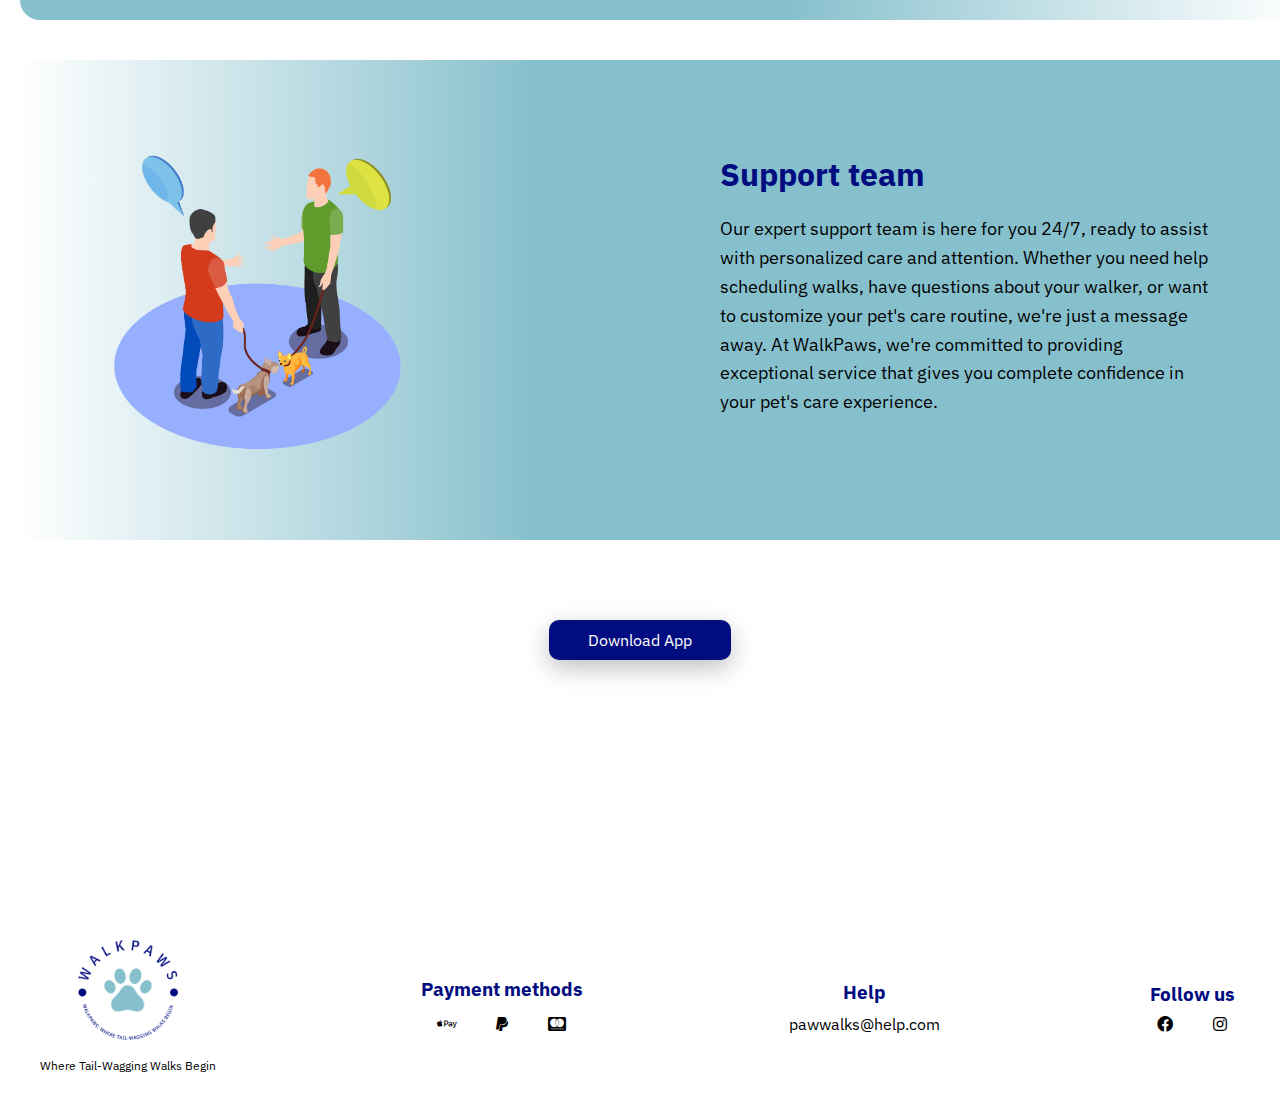
==== commit 916e225a: "transition added in index.html and transition in about us page" ====
--- a/aboutus.html
+++ b/aboutus.html
@@ -10,7 +10,7 @@
         <link href="https://fonts.googleapis.com/css2?family=IBM+Plex+Sans:ital,wght@0,100;0,200;0,300;0,400;0,500;0,600;0,700;1,100;1,200;1,300;1,400;1,500;1,600;1,700&display=swap" rel="stylesheet">
         <link rel="stylesheet" href="https://cdnjs.cloudflare.com/ajax/libs/font-awesome/6.0.0-beta3/css/all.min.css"/>
     </head>
-    <body>
+    <body style="animation: fadeIn 1s ease-in;">
        <!-- Header (same as main page) -->
        <header>
         <nav>
@@ -41,14 +41,17 @@
 
     <!-- What we offer section -->
     <section class="what-we-offer">
-        <h2>What we offer</h2>
+        <div class="offer-section">
+            <h2>What we offer</h2>
+            <p>Our innovative features and dedicated team ensure your furry family member receives the highest quality care, attention, and exercise they deserve. From real-time tracking to professional walkers and round-the-clock support, we've thought of everything to make pet care seamless and worry-free.</p>
+        </div>
         
         <!-- GPS Tracking subsection -->
         <!-- GPS Tracking subsection -->
         <div class="offer-item-right gps-routes">
             <div class="offer-content-left">  <!-- Changed from offer-content-right to offer-content-left -->
                 <h3>GPS-tracked routes</h3>
-                <p>We believe in transparency and open communication, which is why you'll receive updates, photos, and even GPS-tracked routes of your dog's adventures with our walkers.</p>
+                <p>We believe in transparency and open communication! Experience peace of mind with our real-time tracking technology. As your trusted dog walking partners, we provide complete visibility of every walk through live GPS tracking, instant photo updates, and detailed route maps. Whether your pup is exploring the neighborhood or enjoying their favorite park, you'll always know exactly where they've been and what adventures they've had with our professional walkers.</p>
             </div>
             <div class="paw-prints">
                 <img src="Images/Paw_Print_Path-removebg-preview.png" alt="">
@@ -62,7 +65,7 @@
             </div>
             <div class="offer-content-left">
                 <h3>Support team</h3>
-                <p>Our dedicated customer support team is always available to address any questions or concerns you may have, making your journey with WalkPaws smooth and enjoyable.</p>
+                <p>Our expert support team is here for you 24/7, ready to assist with personalized care and attention. Whether you need help scheduling walks, have questions about your walker, or want to customize your pet's care routine, we're just a message away. At WalkPaws, we're committed to providing exceptional service that gives you complete confidence in your pet's care experience.</p>
             </div>
         </div>
 
--- a/style.css
+++ b/style.css
@@ -32,7 +32,21 @@
     padding: 80px;
     background-color: #fff;
     padding-top: 20px;
-}
+    animation: fadeIn 1.5s ease-in;
+    /* Optional: if you want elements to start completely transparent */
+    opacity: 1;
+}
+
+@keyframes fadeIn {
+    from {
+      opacity: 0;
+      transform: translateY(20px); /* Optional: adds a slight upward movement */
+    }
+    to {
+      opacity: 1;
+      transform: translateY(0);
+    }
+  }
 
 .left-column {
     flex: 1;
@@ -221,6 +235,31 @@
     height: auto;
 }
 
+.card-explanation {
+        background-color: #fff;
+        border-radius: 10px;
+        padding: 30px;
+        max-width: 200px;
+        text-align: center;
+        transition: transform 0.3s ease;
+        box-shadow: 0 8px 24px rgba(0, 0, 0, 0.25);
+        opacity: 0; /* Start with opacity 0 */
+        visibility: hidden; /* Hide the cards by default */
+        transform: translateY(50px); /* Start below their final position */
+        transition: opacity 0.8s ease, transform 0.8s ease;
+}
+
+@keyframes slideInFromBottom {
+    from {
+        opacity: 0;
+        transform: translateY(50px);
+    }
+    to {
+        opacity: 1;
+        transform: translateY(0);
+    }
+}
+
 .card-explanation h3 {
     font-size: 24px;
     color: #000;
@@ -238,6 +277,16 @@
 .join-us-section {
     padding: 80px 20px;
     background-color: #fff;
+    opacity: 0; /* Start hidden */
+    visibility: hidden; /* Hide by default */
+    transform: translateY(20px); /* Start slightly below final position */
+    transition: opacity 2.5s ease, transform 2.5s ease, visibility 2.5s ease;
+}
+
+.join-us-section.fade-in {
+    opacity: 1;
+    visibility: visible;
+    transform: translateY(0);
 }
 
 .join-us-container {
@@ -565,8 +614,19 @@
     color: #010C80;
     font-size: 46px;
     text-align: center;
-    margin-bottom: 60px;
-}
+    margin-bottom: 0px;
+}
+
+.what-we-offer p{
+    font-size: 24px;
+    line-height: 1.6;
+    color: #000;
+    max-width: 800px;
+    margin: 20px auto;
+    text-align: center;
+    margin-bottom: 30px;
+}
+
 
 /* Common styles for both sections */
 .offer-item-right, 
@@ -586,6 +646,7 @@
 .offer-item-right {
     background: linear-gradient(to right, #87C0CD 60%, #ffffff);
     animation: slideIn 1s ease-out forwards;
+    
 }
 
 @keyframes slideIn {
@@ -621,6 +682,10 @@
     max-width: 500px;
     text-align: left;
     padding-right: 40px;
+}
+
+.offer-content-left p{
+    text-align: left;
 }
 
 /* Paw prints image */
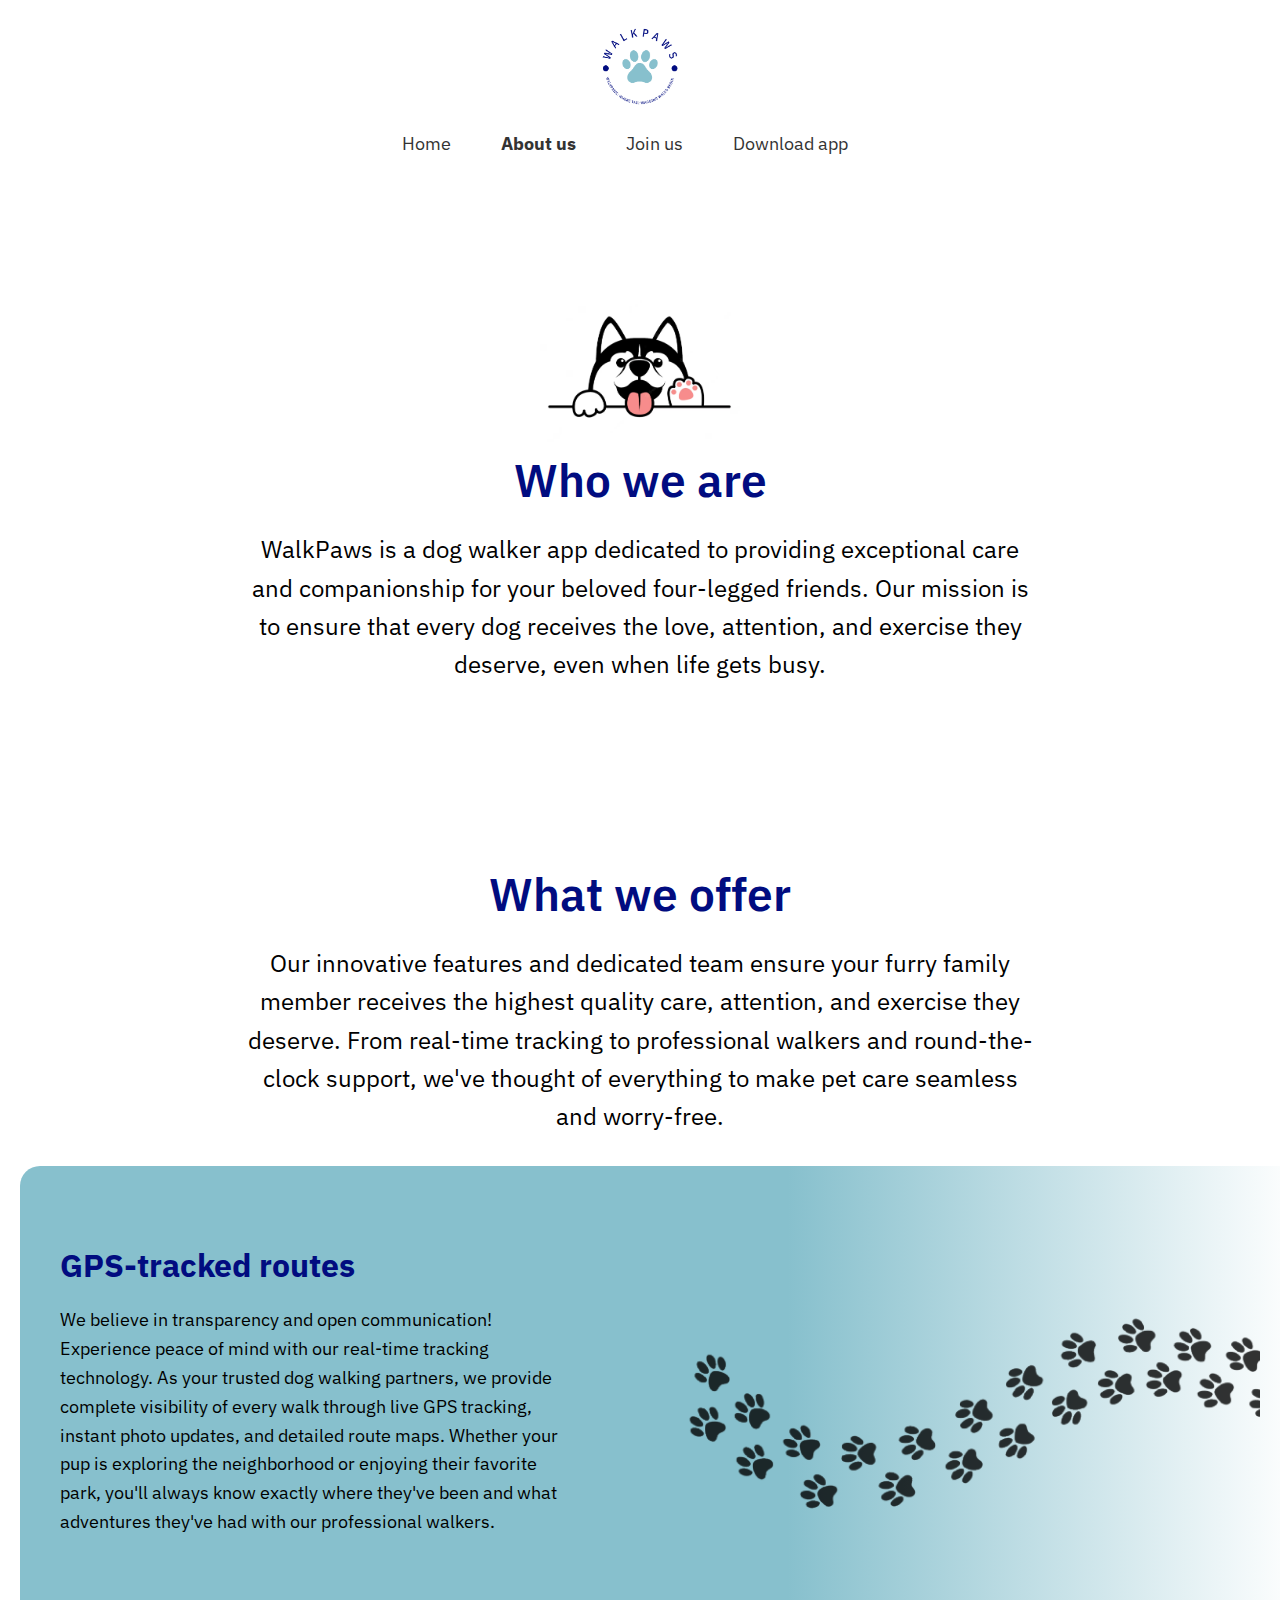
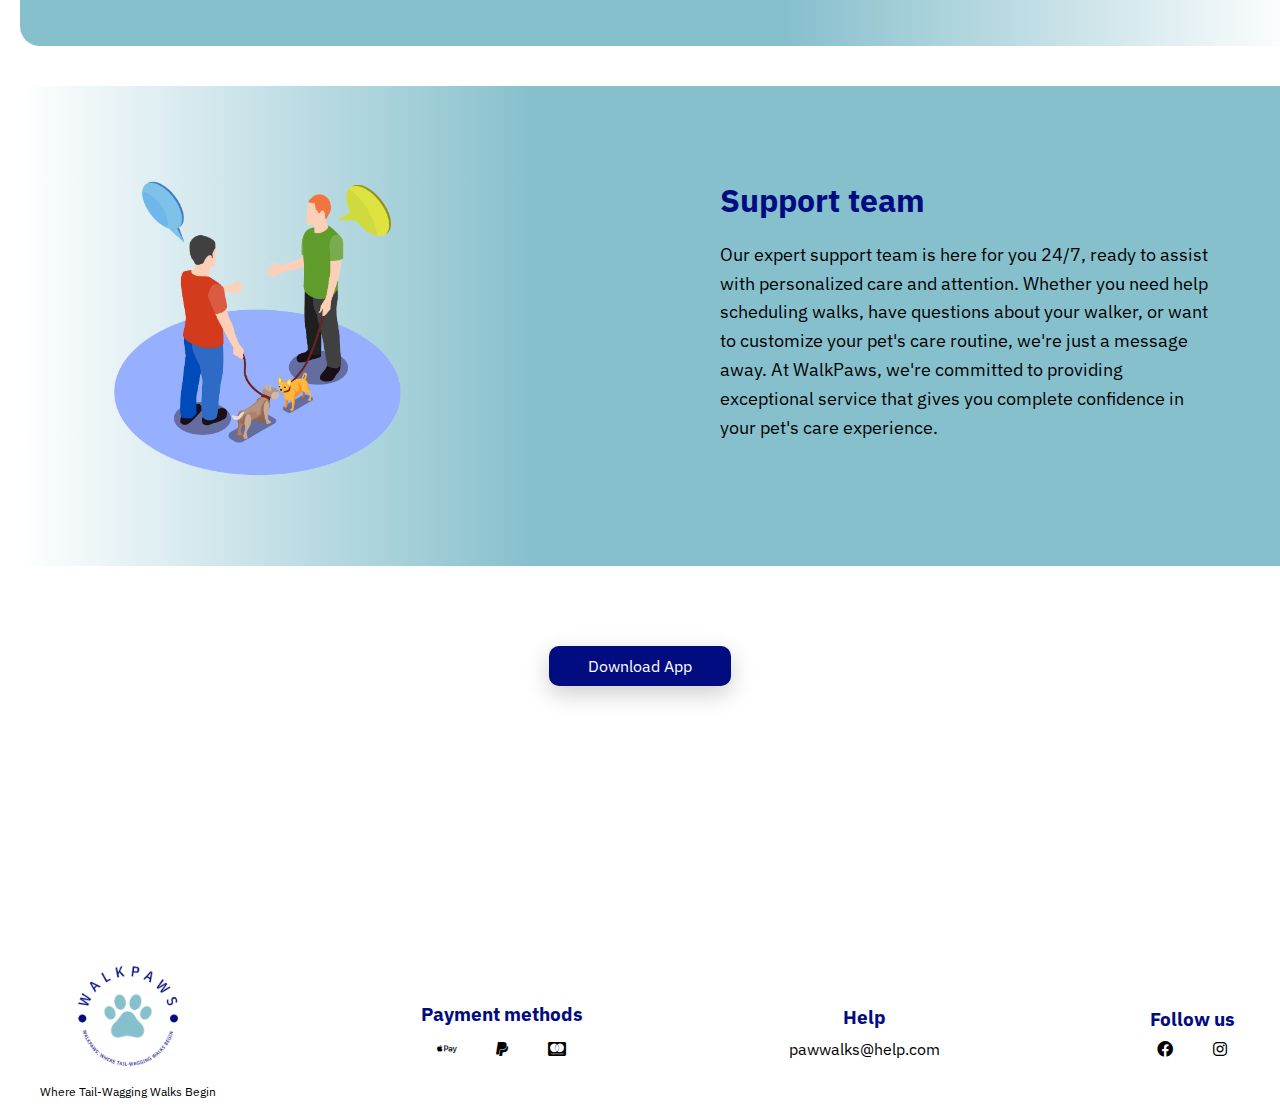
==== commit dbff4fa2: "bold text in nav bar of the opened page" ====
--- a/aboutus.html
+++ b/aboutus.html
@@ -10,7 +10,7 @@
         <link href="https://fonts.googleapis.com/css2?family=IBM+Plex+Sans:ital,wght@0,100;0,200;0,300;0,400;0,500;0,600;0,700;1,100;1,200;1,300;1,400;1,500;1,600;1,700&display=swap" rel="stylesheet">
         <link rel="stylesheet" href="https://cdnjs.cloudflare.com/ajax/libs/font-awesome/6.0.0-beta3/css/all.min.css"/>
     </head>
-    <body style="animation: fadeIn 1s ease-in;">
+    <body>
        <!-- Header (same as main page) -->
        <header>
         <nav>
@@ -19,9 +19,12 @@
                     <img src="Images/walkpaws-high-resolution-color-logo.png" alt="WalkPaws Logo">
                 </a>
             </div>
+            <div class="hamburger-menu">
+                <i class="fas fa-bars"></i>
+            </div>
             <ul>
                 <li><a href="index.html">Home</a></li>
-                <li><a href="aboutus.html">About us</a></li>
+                <li><a href="aboutus.html"><b>About us</b></a></li>
                 <li><a href="joinus.html">Join us</a></li>
                 <li><a href="#">Download app</a></li>
             </ul>
@@ -29,7 +32,7 @@
         
         </header> 
     <!-- About Us Hero Section -->
-    <section class="about-hero-section">
+    <section style="animation: fadeIn 0.3s ease-in;" class="about-hero-section">
         <div class="about-hero-content">
             <div class="hero-image">
                 <img src="Images/aboutusherosection.png" alt="Husky illustration">
@@ -46,7 +49,6 @@
             <p>Our innovative features and dedicated team ensure your furry family member receives the highest quality care, attention, and exercise they deserve. From real-time tracking to professional walkers and round-the-clock support, we've thought of everything to make pet care seamless and worry-free.</p>
         </div>
         
-        <!-- GPS Tracking subsection -->
         <!-- GPS Tracking subsection -->
         <div class="offer-item-right gps-routes">
             <div class="offer-content-left">  <!-- Changed from offer-content-right to offer-content-left -->
@@ -126,4 +128,12 @@
             observer.observe(element);
         });
     </script>
+
+        <!-- Hamburger menu for phone screen size -->
+        <script>
+            document.querySelector('.hamburger-menu').addEventListener('click', function() {
+                document.querySelector('nav ul').classList.toggle('show');
+            });
+        </script>
+
     </body>--- a/style.css
+++ b/style.css
@@ -1,3 +1,9 @@
+html, body {
+    max-width: 100%;
+    padding-top: 100px;
+
+}
+
 * {
     margin: 0;
     padding: 0;
@@ -32,7 +38,7 @@
     padding: 80px;
     background-color: #fff;
     padding-top: 20px;
-    animation: fadeIn 1.5s ease-in;
+    animation: fadeIn 0.7s ease-in;
     /* Optional: if you want elements to start completely transparent */
     opacity: 1;
 }
@@ -81,7 +87,7 @@
     transition: background-color 0.3s, color 0.3s
         /*, transform 0.3s*/
     ;
-    box-shadow: 0 8px 24px rgba(0, 0, 0, 0.25);
+    box-shadow: 0 8px 24px rgba(0, 0, 0, 0.20);
 }
 
 .button-primary:hover {
@@ -106,7 +112,7 @@
     transition: background-color 0.3s, color 0.3s
         /*, transform 0.3s*/
     ;
-    box-shadow: 0 8px 24px rgba(0, 0, 0, 0.25);
+    box-shadow: 0 8px 24px rgba(0, 0, 0, 0.20);
     margin-left: 20px;
 }
 
@@ -122,6 +128,25 @@
     padding: 20px 0;
     text-align: center;
     padding-top: 0;
+    position: fixed;
+    top: 0;
+    width: 100%;
+    z-index: 1000; /* Keeps navbar above other content */
+    transition: all 0.3s ease;
+}
+
+header.scrolled {
+    padding: 5px 0;
+    box-shadow: 0 2px 15px rgba(0, 0, 0, 0.1);
+}
+
+header.scrolled .logo-container img {
+    width: 100px;
+    transition: all 0.3s ease;
+}
+
+header.scrolled nav ul li a {
+    font-size: 16px;
 }
 
 .logo-container {
@@ -137,7 +162,9 @@
     align-items: center;
 }
 
-
+.hamburger-menu {
+    display: none;
+}
 
 nav {
     margin-top: 10px;
@@ -179,6 +206,137 @@
 nav ul li a:hover::after {
     width: 100%;
     /* Expands the underline from left to right */
+}
+
+/* Tablet Styles (max-width: 1024px) */
+@media screen and (max-width: 1024px) {
+    /* Header adjustments */
+    .logo-container img {
+        width: 120px; /* Slightly smaller logo */
+    }
+
+    nav ul {
+        gap: 15px; /* Reduce gap between nav items */
+    }
+
+    nav ul li {
+        padding-right: 20px; /* Reduce padding */
+    }
+
+    nav ul li a {
+        font-size: 16px; /* Slightly smaller font */
+    }
+
+    header.scrolled {
+        box-shadow: 0 2px 15px rgba(0, 0, 0, 0.1);
+    }
+    
+    header.scrolled .logo-container img {
+        width: 90px;
+    }
+
+    /* Hero section adjustments */
+    .hero-section {
+        padding: 40px; /* Reduce padding */
+        flex-direction: column; /* Stack columns on tablet */
+        text-align: center;
+    }
+
+    .left-column {
+        padding-right: 0;
+        margin-bottom: 40px;
+    }
+
+    h1 {
+        font-size: 48px; /* Smaller heading */
+    }
+
+    p {
+        font-size: 20px; /* Smaller paragraph text */
+        padding-bottom: 20px;
+    }
+
+    .right-column {
+        text-align: center;
+    }
+
+    .right-column img {
+        width: 80%; /* Slightly smaller image */
+    }
+
+    .button-container {
+        display: flex;
+        justify-content: center;
+        gap: 20px;
+    }
+
+    .button-primary,
+    .button-secondary {
+        margin: 20px 0;
+    }
+}
+
+@media screen and (max-width: 768px) {
+    header {
+        padding: 10px 20px;
+    }
+
+    header.scrolled {
+        box-shadow: 0 2px 15px rgba(0, 0, 0, 0.1);
+    }
+
+    header.scrolled .logo-container img {
+        width: 80px;
+    }
+
+    nav {
+        display: flex;
+        justify-content: space-between;
+        align-items: center;
+        position: relative;
+    }
+
+    .logo-container {
+        margin-bottom: 0;
+    }
+
+    .logo-container img {
+        width: 100px;
+    }
+
+    .hamburger-menu {
+        display: block;
+        cursor: pointer;
+        padding: 10px;
+        margin-left: auto; /* Pushes menu to right */
+        font-size: 24px;
+        color: #010C80;
+    }
+
+    .hamburger-menu i {
+        font-size: 28px; /* Make the icon bigger */
+    }
+
+    nav ul {
+        display: none;
+        flex-direction: column;
+        position: absolute;
+        top: 100%;
+        left: 0;
+        right: 0;
+        background-color: #fff;
+        padding: 20px;
+        box-shadow: 0 2px 5px rgba(0,0,0,0.1);
+        z-index: 1000;
+    }
+
+    nav ul.show {
+        display: flex;
+    }
+
+    nav ul li {
+        padding: 10px 0;
+    }
 }
 
 /* How it works section */
@@ -273,6 +431,102 @@
     font-weight: 300;
 }
 
+/* Tablet Styles (max-width: 1024px) */
+@media screen and (max-width: 1024px) {
+    .cards-section {
+        padding: 60px 20px; /* Slightly reduce padding */
+    }
+
+    .cards-section h2 {
+        font-size: 36px; /* Slightly smaller heading */
+        margin-bottom: 50px;
+    }
+
+    .cards-container {
+        gap: 30px; /* Adjust gap between cards */
+        padding: 0 20px; /* Add some padding to container */
+        align-items: center;
+    }
+
+    .card-explanation {
+        max-width: 280px; /* Slightly wider cards on tablet */
+        margin-bottom: 20px;
+    }
+
+    .card-explanation h3 {
+        font-size: 22px; /* Adjust heading size */
+    }
+
+    .card-explanation p {
+        font-size: 16px; /* Adjust paragraph size */
+    }
+}
+
+/* Mobile Styles (max-width: 768px) */
+@media screen and (max-width: 768px) {
+    .cards-section {
+        padding: 40px 15px;
+    }
+
+    .cards-section h2 {
+        font-size: 32px;
+        margin-bottom: 40px;
+    }
+
+    .cards-container {
+        flex-direction: column; /* Stack cards vertically */
+        align-items: center;
+        gap: 40px; /* Increase gap between stacked cards */
+    }
+
+    .card-explanation {
+        max-width: 100%; /* Full width on mobile */
+        width: calc(100% - 40px); /* Account for padding */
+        margin: 10px 20px;
+        padding: 25px 20px;
+        align-items: center;
+    }
+
+    /* Adjust icon positioning for mobile */
+    .icon {
+        width: 45px;
+        height: 45px;
+        margin-top: -45px; /* Adjust based on new icon size */
+    }
+
+    .icon img {
+        width: 45px;
+        height: auto;
+    }
+
+    .card-explanation h3 {
+        font-size: 20px;
+        margin-bottom: 12px;
+    }
+
+    .card-explanation p {
+        font-size: 16px;
+        line-height: 1.4;
+    }
+}
+
+/* Small Mobile Styles (max-width: 480px) */
+@media screen and (max-width: 480px) {
+    .cards-section h2 {
+        font-size: 28px;
+        margin-bottom: 30px;
+    }
+
+    .card-explanation {
+        padding: 20px 15px;
+        margin: 10px 0;
+    }
+
+    .cards-container {
+        gap: 35px; /* Slightly reduce gap for very small screens */
+    }
+}
+
 /* Join us section*/
 .join-us-section {
     padding: 80px 20px;
@@ -280,7 +534,7 @@
     opacity: 0; /* Start hidden */
     visibility: hidden; /* Hide by default */
     transform: translateY(20px); /* Start slightly below final position */
-    transition: opacity 2.5s ease, transform 2.5s ease, visibility 2.5s ease;
+    transition: opacity 2.5s ease, transform 0.7s ease, visibility 2.5s ease;
 }
 
 .join-us-section.fade-in {
@@ -318,6 +572,106 @@
     margin-bottom: 20px;
 }
 
+/* Tablet Styles (max-width: 1024px) */
+@media screen and (max-width: 1024px) {
+    .join-us-section {
+        padding: 60px 40px; /* Adjust padding for tablets */
+    }
+
+    .join-us-container {
+        max-width: 900px; /* Slightly reduce max-width */
+        gap: 30px; /* Add gap between image and text */
+    }
+
+    .join-us-image {
+        padding-right: 0; /* Remove right padding */
+    }
+
+    .join-us-image img {
+        max-width: 350px; /* Slightly smaller image */
+    }
+
+    .join-us-text h2 {
+        font-size: 36px; /* Smaller heading */
+        margin-bottom: 15px;
+    }
+
+    .join-us-text p {
+        font-size: 18px; /* Adjust paragraph text size */
+        margin-bottom: 25px;
+    }
+
+    .join-us-text .button-primary {
+        padding: 12px 30px; /* Slightly smaller button */
+    }
+}
+
+/* Mobile Styles (max-width: 768px) */
+@media screen and (max-width: 768px) {
+    .join-us-section {
+        padding: 40px 20px;
+    }
+
+    .join-us-container {
+        flex-direction: column; /* Stack elements vertically */
+        align-items: center;
+        text-align: center;
+    }
+
+    .join-us-image {
+        order: 2;
+        margin-bottom: 30px;
+    }
+
+    .join-us-image img {
+        max-width: 280px; /* Even smaller image for mobile */
+        margin: 0 auto; /* Center image */
+    }
+
+    .join-us-text {
+        order: 1; /* Pull text to top */
+        padding: 0; /* Remove padding */
+    }
+
+    .join-us-text h2 {
+        font-size: 32px;
+        margin-bottom: 15px;
+    }
+
+    .join-us-text p {
+        font-size: 16px;
+        margin-bottom: 25px;
+        padding: 0 10px; /* Add some padding to text */
+    }
+
+    .join-us-text .button-primary {
+        width: 100%; /* Full-width button */
+        max-width: 280px; /* Maximum button width */
+        margin: 0 auto; /* Center button */
+        padding: 14px 20px; /* Larger touch target */
+    }
+}
+
+/* Small Mobile Styles (max-width: 480px) */
+@media screen and (max-width: 480px) {
+    .join-us-section {
+        padding: 30px 15px;
+    }
+
+    .join-us-image img {
+        max-width: 240px; /* Smaller image for very small screens */
+    }
+
+    .join-us-text h2 {
+        font-size: 28px;
+    }
+
+    .join-us-text p {
+        font-size: 15px;
+        line-height: 1.4;
+    }
+}
+
 /* Review Section Text */ 
 .review-section{
     padding: 80px 20px 20px 40px;
@@ -353,7 +707,7 @@
     background: #cfe7ed;
     overflow: hidden;
     display: flex;
-    padding: 80px 150px;
+    padding: 40px 150px;
     padding-top: 20px;
 }
 
@@ -365,13 +719,9 @@
     position: relative;
     background: #fff;
     border-radius: 20px;
-    min-height: 400px;
-    max-height: 450px;
-    margin: 20px 10px; /* Consistent left and right margin */
-    /* width: 100%; /* Fill slide width */
-    display: flex;
-    flex-direction: column;
-    padding: 30px;
+    min-height: 450px; /* Increased minimum height to accommodate content */
+    margin: 20px 10px;
+    padding: 25px;
     box-shadow: 0 5px 10px rgba(0, 0, 0, 0.1);
 }
 
@@ -380,15 +730,15 @@
     flex-direction: column;
     align-items: center;
     height: 100%;
-    width: 100%;
+    position: relative; /* Added for better positioning control */
 }
 
 .image {
-    width: 140px;
-    height: 140px;
+    width: 100px;
+    height: 100px;
     border-radius: 50%;
     overflow: hidden;
-    margin-bottom: 20px;
+    margin-bottom: 15px;
 }
 
 .image img {
@@ -416,7 +766,7 @@
 .review-text {
     flex-grow: 1;
     display: flex;
-    align-items: center;
+    align-items: flex-start;
     text-align: center;
     padding: 0 10px;
 }
@@ -431,7 +781,8 @@
     display: flex;
     justify-content: center;
     align-items: center;
-    margin-top: 20px;
+    margin-top: auto;
+    padding-top: 15px; /* Space above logo */
 }
 
 .logo-bottom img {
@@ -481,6 +832,155 @@
     padding: 10px 15px 10px 18px; /* Add padding for the buttons */
 }
 
+/* Tablet Styles (max-width: 1024px) */
+@media screen and (max-width: 1024px) {
+    /* Review section text */
+    .review-section {
+        padding: 60px 40px 20px 40px;
+    }
+
+    .review-paragraph h2 {
+        font-size: 36px;
+        margin-bottom: 15px;
+    }
+
+    .review-paragraph p {
+        font-size: 18px;
+        max-width: 90%;
+        margin: 0 auto;
+    }
+
+    /* Carousel section */
+    .owl-carousel {
+        padding: 60px 100px;
+        padding-top: 20px;
+    }
+
+    .card {
+        min-height: 480px;
+        padding: 25px;
+    }
+
+    .image {
+        width: 120px;
+        height: 120px;
+    }
+
+    /* Adjust navigation buttons */
+    .owl-nav .prev {
+        left: 40px;
+    }
+
+    .owl-nav .next {
+        right: 40px;
+    }
+}
+
+/* Mobile Styles (max-width: 768px) */
+@media screen and (max-width: 768px) {
+    /* Review section text */
+    .review-section {
+        padding: 40px 20px 20px 20px;
+    }
+
+    .review-paragraph h2 {
+        font-size: 32px;
+        margin-bottom: 15px;
+    }
+
+    .review-paragraph p {
+        font-size: 16px;
+        max-width: 100%;
+        padding: 0 10px;
+    }
+
+    /* Carousel section */
+    .owl-carousel {
+        padding: 40px 20px;
+        padding-top: 20px;
+    }
+
+    .card {
+        min-height: 400px;
+        padding: 20px 15px;
+    }
+
+    .image {
+        width: 80px;
+        height: 80px;
+    }
+
+    .name {
+        font-size: 16px;
+    }
+
+    .review-text p {
+        font-size: 14px;
+    }
+
+    .rating {
+        font-size: 14px;
+        padding-bottom: 10px;
+    }
+
+    .logo-bottom img {
+        width: 30px;
+        height: 30px;
+    }
+
+    /* Adjust navigation buttons for mobile */
+    .owl-nav .prev,
+    .owl-nav .next {
+        display: none; /* Hide arrows on mobile for better UI */
+    }
+
+    /* Add touch swipe indication (optional) */
+    .carousel-section::after {
+        content: '';
+        position: absolute;
+        bottom: 10px;
+        left: 50%;
+        transform: translateX(-50%);
+        width: 50px;
+        height: 4px;
+        background: rgba(0, 0, 0, 0.1);
+        border-radius: 2px;
+    }
+}
+
+/* Small Mobile Styles (max-width: 480px) */
+@media screen and (max-width: 480px) {
+    .review-section {
+        padding: 30px 15px 15px 15px;
+    }
+
+    .review-paragraph h2 {
+        font-size: 28px;
+    }
+
+    .review-paragraph p {
+        font-size: 15px;
+    }
+
+    .card {
+        min-height: 380px;
+        padding: 15px;
+    }
+
+    .image {
+        width: 80px;
+        height: 80px;
+    }
+
+    .name {
+        font-size: 16px;
+    }
+
+    .review-text p {
+        font-size: 13px;
+    }
+}
+
 
 /* Footer section*/
 
@@ -557,6 +1057,74 @@
 
 .footer-help a:hover {
     text-decoration: underline;
+}
+
+/* Footer responsive styles */
+@media screen and (max-width: 1024px) {
+    .footer-container {
+        padding: 30px 20px;
+        gap: 30px;
+    }
+
+    .footer-logo img {
+        width: 80px;
+    }
+
+    .footer-logo p {
+        font-size: 11px;
+    }
+}
+
+@media screen and (max-width: 768px) {
+    .footer-container {
+        flex-direction: column;
+        gap: 25px;
+        padding: 20px;
+    }
+
+    .footer-logo,
+    .footer-payment,
+    .footer-help,
+    .footer-social {
+        width: 100%;
+        margin: 10px 0;
+    }
+
+    .footer-logo img {
+        width: 70px;
+        margin-bottom: 8px;
+    }
+
+    .footer-payment-icons,
+    .footer-social-icons {
+        gap: 20px;
+    }
+
+    .footer-payment h3,
+    .footer-help h3,
+    .footer-social h3 {
+        margin-bottom: 8px;
+        font-size: 16px;
+    }
+
+    .footer-help a {
+        font-size: 14px;
+    }
+}
+
+@media screen and (max-width: 480px) {
+    .footer-container {
+        gap: 20px;
+        padding: 15px;
+    }
+
+    .footer-logo img {
+        width: 60px;
+    }
+
+    .footer-logo p {
+        font-size: 10px;
+    }
 }
 
 
@@ -600,6 +1168,63 @@
     max-width: 800px;
     margin: 20px auto;
     text-align: center;
+}
+
+@media screen and (max-width: 1024px) {
+    .about-hero-section {
+        padding: 60px 20px;
+    }
+
+    .about-hero-content {
+        max-width: 800px;
+    }
+
+    .hero-image {
+        width: 180px;
+    }
+
+    .about-hero-content h2 {
+        font-size: 40px;
+    }
+
+    .about-hero-content p {
+        font-size: 20px;
+        max-width: 700px;
+    }
+}
+
+@media screen and (max-width: 768px) {
+    .about-hero-section {
+        padding: 40px 20px;
+    }
+
+    .hero-image {
+        width: 150px;
+    }
+
+    .about-hero-content h2 {
+        font-size: 32px;
+    }
+
+    .about-hero-content p {
+        font-size: 16px;
+        padding: 0 15px;
+        max-width: 100%;
+    }
+}
+
+@media screen and (max-width: 480px) {
+    .about-hero-section {
+        padding: 30px 15px;
+    }
+
+    .hero-image {
+        width: 120px;
+    }
+
+    .about-hero-content h2 {
+        font-size: 28px;
+    }
 }
 
 /* What we offer section */
@@ -750,40 +1375,150 @@
     }
 }
 
-/* Responsive design */
-@media (max-width: 1024px) {
-    .paw-prints {
-        width: 400px;
-        height: 266px;
-    }
-}
-
-@media (max-width: 768px) {
+
+/* Tablet styles */
+@media screen and (max-width: 1024px) {
+    .what-we-offer {
+        padding: 40px 0;
+    }
+ 
+    .what-we-offer h2 {
+        font-size: 36px;
+    }
+ 
+    .what-we-offer p {
+        font-size: 18px;
+        max-width: 90%;
+    }
+ 
     .offer-item-right,
     .offer-item-left {
+        padding: 40px 0;
+        height: auto;
+        background: #87C0CD;
+    }
+
+    .offer-content-left {
+        padding-left: 60px;
+    }
+ 
+    .offer-content-left h3 {
+        font-size: 28px;
+    }
+
+    .offer-content-left p {
+        margin-left: 0;
+    }
+ 
+    .paw-prints,
+    .support-image {
+        width: 400px;
+    }
+ }
+ 
+ /* Mobile styles */
+
+    @media screen and (max-width: 768px) {
+    .what-we-offer {
+        padding: 30px 0;
+        width: 100%;
+    }
+    .what-we-offer p {
+        padding: 0 15px;
+        width: 100%;
+        box-sizing: border-box;
+    }
+    .what-we-offer h2 {
+        font-size: 32px;
+    }
+ 
+    .what-we-offer p {
+        font-size: 16px;
+        max-width: 100%;
+    }
+ 
+    .offer-item-right,
+    .offer-item-left {
+        display: flex;
         flex-direction: column;
-        text-align: center;
-        padding: 20px;
-    }
-
+        padding: 30px 0;
+        background: #87C0CD;
+    }
+ 
     .offer-content-left {
-        max-width: 100%;
-        text-align: center;
-        padding: 0;
+        width: 100%;
+        order: 1;
+        padding: 15px;
         margin-bottom: 20px;
+        text-align: left;
+    } 
+ 
+    .paw-prints,
+    .support-image {
+       width: 100%;
+       order: 2;
     }
 
     .paw-prints {
+        margin-top: -100px;
+    }
+
+    .support-image {
+        width: 80%;
+        margin-top: -50px;
+    }
+ 
+    .paw-prints img,
+    .support-image img {
         width: 100%;
         height: auto;
-        margin: 20px 0;
-    }
-
-    .support-image {
-        width: 200px;
-        margin: 20px 0;
-    }
-}
+        object-fit: contain;
+    }
+ 
+    .offer-content-left p {
+        padding: 0 15px;
+        margin: 15px 0;
+        width: 100%;
+        box-sizing: border-box;
+        text-align: center;
+    }
+ 
+    .offer-content-left h3 {
+        color: #010C80;
+        font-size: 24px;
+        margin-bottom: 15px;
+        text-align: center;
+    }
+ 
+    .download-button-container {
+        margin: 30px 0;
+    }
+ 
+    .download-button-container .button-primary {
+        width: 80%;
+        max-width: 280px;
+    }
+ }
+ 
+ /* Small mobile styles */
+ @media screen and (max-width: 480px) {
+    .what-we-offer h2 {
+        font-size: 28px;
+    }
+ 
+    .what-we-offer p {
+        font-size: 14px;
+    }
+ 
+    .offer-content-left h3 {
+        font-size: 22px;
+    }
+
+    .offer-item-left,
+    .offer-item-right {
+        background: #87C0CD;
+    }
+ }
 
 /* Join us page*/
 
@@ -837,24 +1572,96 @@
 }
 
 /* Responsive design */
-@media (max-width: 1024px) {
+/* Tablet styles */
+@media screen and (max-width: 1024px) {
+    .join-hero-section {
+        padding: 100px 40px;
+    }
+
+    .join-hero-content {
+        max-width: 600px;
+    }
+
+    .join-hero-content h2 {
+        font-size: 40px;
+    }
+
+    .join-hero-content p {
+        font-size: 20px;
+    }
+
     .join-hero-image {
-        width: 500px;
-        right: -50px;
-    }
-}
-
-@media (max-width: 768px) {
+        width: 400px;
+        right: -40px;
+    }
+}
+
+/* Mobile styles */
+@media screen and (max-width: 768px) {
+    .join-hero-section {
+        padding: 60px 20px;
+    }
+
+    section.join-hero-section {
+        padding-bottom: 30px;
+    }
+
+    .join-hero-content {
+        max-width: 100%;
+    }
+
+    .join-hero-content h2 {
+        font-size: 32px;
+        margin-bottom: 15px;
+    }
+
+    .join-hero-content p {
+        font-size: 16px;
+        padding: 0 15px;
+        line-height: 1.5;
+    }
+
     .join-hero-image {
-        display: none;  /* Hide image on mobile */
-    }
-    
-    .join-hero-content {
-        padding: 0 20px;
+        position: static;
+        width: 100%;
+        max-width: 300px;
+        margin: 0 auto 0;
+        transform: none;
+        opacity: 0.2;
+        display: block;
+    }
+
+    .join-hero-image img {
+        margin-top: -30px;
+    }
+}
+
+/* Small mobile styles */
+@media screen and (max-width: 480px) {
+    .join-hero-section {
+        padding: 40px 15px;
+    }
+
+    .join-hero-content h2 {
+        font-size: 28px;
+    }
+
+    .join-hero-content p {
+        font-size: 16px;
+        padding: 0 15px;
+        line-height: 1.5;
+    }
+
+    .join-hero-image {
+        max-width: 250px;
     }
 }
 
 /* Form Section Styles */
+section.form-section {
+    padding-top: 30px;
+}
+
 .form-section {
     padding: 60px 20px;
     max-width: 1200px;
@@ -945,12 +1752,43 @@
 }
 
 /* Responsive design */
-@media (max-width: 768px) {
+   
+@media screen and (max-width: 1024px) {
+    .form-intro p {
+        font-size: 20px;
+    }
+
+    .form-intro {
+        padding: 30px 60px;
+    }
+    
+    .join-hero-image {
+        margin-right: 50px;
+        opacity: 20%;
+    }
+}
+
+@media screen and (max-width: 768px) {
     .form-container {
         padding: 20px;
     }
 
     .form-intro p {
-        font-size: 16px;
+        font-size: 14px;
+        line-height: 1.5;
+    }
+
+    .form-intro h2 {
+        font-size: 32px;
+    }
+
+    .form-intro {
+        margin: 20px 0;
+        padding: 0 15px;
+    }
+
+    .join-hero-image {
+        opacity: 100%;
+        align-items: center;
     }
 }